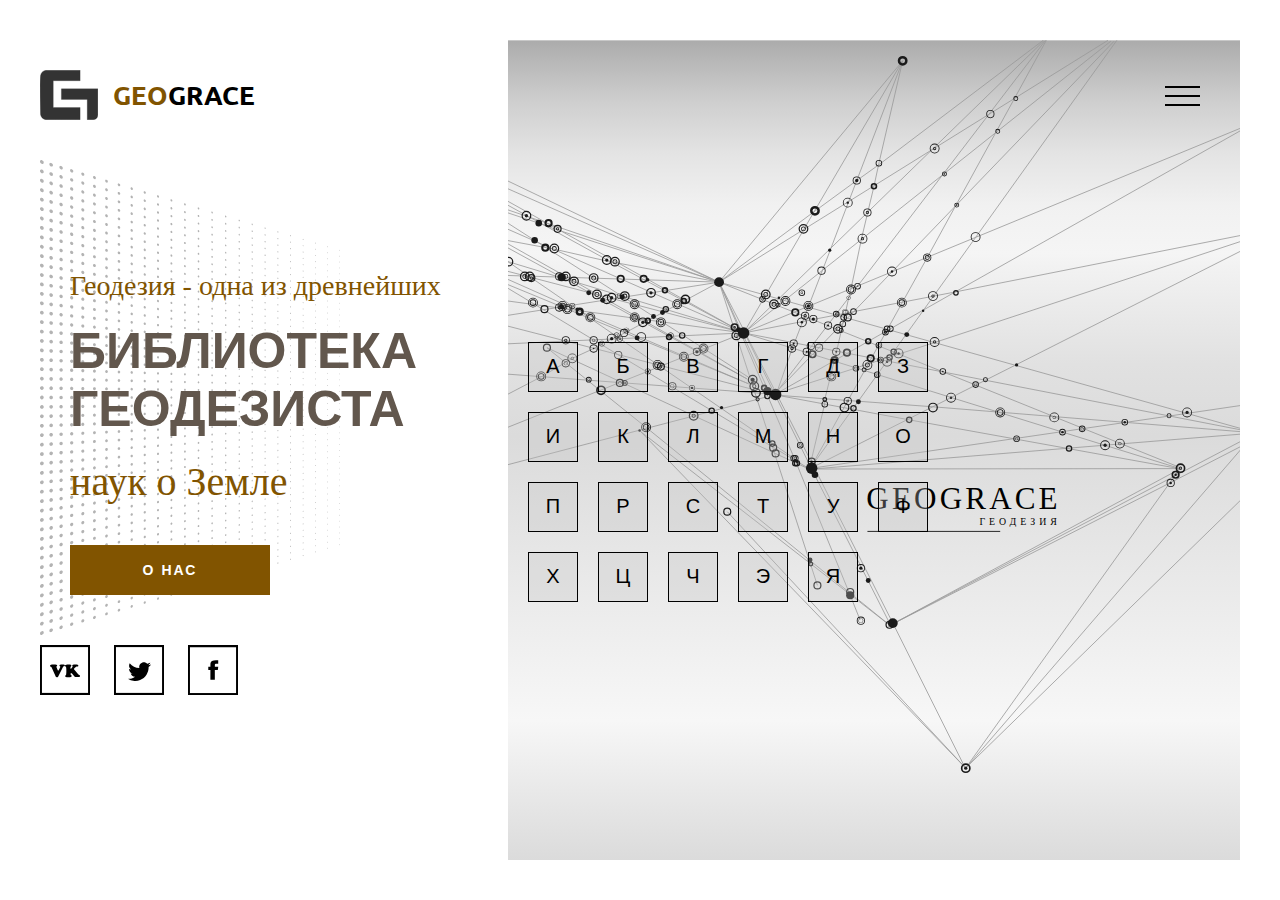
==== index.html @ 6499350f "1.0.2" ====
<!DOCTYPE html>
<html lang="ru">

<head>
   <meta charset="UTF-8">
   <meta name="viewport" content="width=device-width, initial-scale=1.0">
   <meta name="description"
      content="Библиотека и словарь геодезиста, инженера, маркшейдера, все о геодезии и геодезических работах">
   <meta name="yandex-verification" content="fafa99f5e28a7d41" />
   <link rel="stylesheet" href="/css/style.css">
   <link rel="stylesheet" href="/css/media.css">
   <link rel="icon" href="/img/general/logo_geograce.svg">
   <link href="https://fonts.googleapis.com/css?family=Ubuntu:300,700&display=swap" rel="stylesheet">
   <title>Справочник геодезиста</title>
</head>

<body>
   <!-- Yandex.Metrika counter -->
   <script type="text/javascript">
      (function (m, e, t, r, i, k, a) {
         m[i] = m[i] || function () { (m[i].a = m[i].a || []).push(arguments) };
         m[i].l = 1 * new Date(); k = e.createElement(t), a = e.getElementsByTagName(t)[0], k.async = 1, k.src = r, a.parentNode.insertBefore(k, a)
      })
         (window, document, "script", "https://mc.yandex.ru/metrika/tag.js", "ym");

      ym(64847890, "init", {
         clickmap: true,
         trackLinks: true,
         accurateTrackBounce: true,
         webvisor: true
      });
   </script>
   <noscript>
      <div><img src="https://mc.yandex.ru/watch/64847890" style="position:absolute; left:-9999px;" alt="" /></div>
   </noscript>
   <!-- /Yandex.Metrika counter -->

   <header class="index_header">
      <!--ЛЕВАЯ ЧАСТЬ=================================-->
      <div class="left_header">
         <div class="box_left_menu_index">
            <a class="box_logo" href="#">
               <img class="img_logo_index" src="/img/general/logo_geograce.svg" alt="Geograce">
               <p><span class="span_geo">Geo</span>grace</p>
            </a>
            <!--Левое мобильное меню================-->
            <nav class="mobile_left_menu_index">
               <a href="#" class="close_mobile_left_menu_index">x</a>
               <a href="/index.html">Главная</a>
               <a href="/index.html">Алфавит</a>
               <a href="/blog/blog-1.php">Блог</a>
               <!-- <a href="/about_us.html">О Нас</a> -->
            </nav>
            <!--Бургер меню=============================-->
            <div class="box_menu_index">
               <div class="burger_menu" id="bg_left_menu_index">
                  <div class="strip_burger_menu"></div>
                  <div class="strip_burger_menu"></div>
                  <div class="strip_burger_menu"></div>
               </div>
            </div>
         </div>

         <p class="txt1_index">Геодезия - одна из древнейших</p>
         <h1 class="h1_index">Библиотека геодезиста</h1>
         <p class="txt2_index">наук о Земле</p>
         <a class="about_us" href="about-us.html">О Нас</a>

         <!--Социальные сети=========================-->
         <div class="box_social">
            <a href="https://vk.com/geograceru" target="_blank"><img src="./img/social/vkontakte_footer.svg"
                  alt="Vkontakte"></a>
            <a href="https://twitter.com/GeograceRu" target="_blank"><img src="./img/social/twitter_footer.svg"
                  alt="Twitter"></a>
            <a href="https://www.facebook.com/Geograce-Fer-100696568359424/" target="_blank"><img
                  src="./img/social/facebook_footer.svg" alt="Facebook"></a>
         </div>
      </div>

      <!--ПРАВАЯ ЧАСТЬ================================-->
      <div class="right_header">
         <!--Мобильное меню==========================-->
         <nav class="mobile_right_menu_index">
            <a href="#" class="close_mobile_right_menu_index">x</a>
            <a href="/index.html">Главная</a>
            <a href="/index.html">Алфавит</a>
            <a href="/blog/blog-1.php">Блог</a>
            <!-- <a href="/about_us.html">О Нас</a> -->
         </nav>
         <!--Бургер меню=============================-->
         <div class="box_right_menu_index">
            <div class="burger_menu" id="bg_right_menu_index">
               <div class="strip_burger_menu"></div>
               <div class="strip_burger_menu"></div>
               <div class="strip_burger_menu"></div>
            </div>
         </div>

         <!--Алфавит=================================-->
         <div class="box_alphabet">
            <a href="/dictionary/dictionary_a.php">А</a>
            <a href="/dictionary/dictionary_b.php">Б</a>
            <a href="/dictionary/dictionary_v.php">В</a>
            <a href="/dictionary/dictionary_g.php">Г</a>
            <a href="/dictionary/dictionary_d.php">Д</a>
            <!-- <a href="#">Е</a> -->
            <!-- <a href="#">Ж</a> -->
            <a href="/dictionary/dictionary_z.php">З</a>
            <a href="/dictionary/dictionary_i.php">И</a>
            <a href="/dictionary/dictionary_k.php">К</a>
            <a href="/dictionary/dictionary_l.php">Л</a>
            <a href="/dictionary/dictionary_m.php">М</a>
            <a href="/dictionary/dictionary_n.php">Н</a>
            <a href="/dictionary/dictionary_o.php">О</a>
            <a href="/dictionary/dictionary_p.php">П</a>
            <a href="/dictionary/dictionary_r.php">Р</a>
            <a href="/dictionary/dictionary_s.php">С</a>
            <a href="/dictionary/dictionary_t.php">Т</a>
            <a href="/dictionary/dictionary_u.php">У</a>
            <a href="/dictionary/dictionary_f.php">Ф</a>
            <a href="/dictionary/dictionary_h.php">Х</a>
            <a href="/dictionary/dictionary_c.php">Ц</a>
            <a href="/dictionary/dictionary_ch.php">Ч</a>
            <!-- <a href="#">Ш</a> -->
            <!-- <a href="#">Щ</a> -->
            <a href="/dictionary/dictionary_eh.php">Э</a>
            <!-- <a href="#">Ю</a> -->
            <a href="/dictionary/dictionary_ya.php">Я</a>
         </div>
      </div>
   </header>

   <script src="/js/mobile_menu_index.js"></script>
</body>

</html>
---- css/style.css ----
* {
  margin: 0;
  padding: 0;
  box-sizing: border-box;
}

.index_header {
  max-width: 1920px;
  width: 100%;
  height: 100vh;
  max-height: 1000px;
  margin: 0 auto;
  display: flex;
  padding: 40px;
}
.index_header .left_header {
  height: 100%;
  background: url(../img/index/bg_point.svg) no-repeat;
  background-size: 300px;
  background-position: 0px 120px;
}
.index_header .left_header .box_left_menu_index {
  display: flex;
  align-items: center;
  justify-content: space-between;
  padding-top: 30px;
}
.index_header .left_header .box_left_menu_index .box_logo {
  display: flex;
  align-items: center;
  color: black;
  text-decoration: none;
  text-transform: uppercase;
  font-family: "Ubuntu", sans-serif;
  font-size: 26px;
  font-weight: bold;
}
.index_header .left_header .box_left_menu_index .box_logo .img_logo_index {
  height: 50px;
  margin-right: 15px;
}
.index_header .left_header .box_left_menu_index .box_logo .span_geo {
  color: #815400;
}
.index_header .left_header .box_left_menu_index .mobile_left_menu_index {
  position: fixed;
  display: none;
  flex-direction: column;
  text-align: center;
  justify-content: center;
  align-items: center;
  background: rgba(0, 0, 0, 0.95);
  top: 0;
  bottom: 0;
  left: 0;
  right: 0;
  z-index: 2;
}
.index_header .left_header .box_left_menu_index .mobile_left_menu_index a {
  color: white;
  text-decoration: none;
  font-size: 20px;
  margin-bottom: 7px;
  font-weight: 300;
  font-family: "Ubuntu", sans-serif;
}
.index_header .left_header .box_left_menu_index .mobile_left_menu_index a:hover {
  color: #f06c00;
}
.index_header .left_header .box_left_menu_index .mobile_left_menu_index .close_mobile_left_menu_index {
  position: absolute;
  top: 50px;
  right: 50px;
  font-size: 30px;
  padding: 5px;
}
.index_header .left_header .box_left_menu_index .burger_menu {
  width: 35px;
  height: 20px;
  display: none;
  flex-direction: column;
  justify-content: space-between;
  cursor: pointer;
}
.index_header .left_header .box_left_menu_index .burger_menu .strip_burger_menu {
  width: 100%;
  height: 2px;
  background: black;
}
.index_header .left_header .txt1_index {
  margin-top: 150px;
  font-size: 28px;
  margin-bottom: 20px;
  margin-left: 30px;
  color: #815400;
}
.index_header .left_header .h1_index {
  font-size: 60px;
  font-family: Verdana, Geneva, Tahoma, sans-serif;
  text-transform: uppercase;
  margin-bottom: 20px;
  margin-left: 30px;
  color: #62574d;
}
.index_header .left_header .txt2_index {
  font-size: 40px;
  margin-bottom: 40px;
  margin-left: 30px;
  color: #815400;
}
.index_header .left_header .about_us {
  display: flex;
  justify-content: center;
  align-items: center;
  width: 200px;
  height: 50px;
  color: white;
  font-family: Arial, Helvetica, sans-serif;
  text-transform: uppercase;
  text-decoration: none;
  font-size: 14px;
  letter-spacing: 2px;
  font-weight: bold;
  margin-left: 30px;
  background: #815400;
}
.index_header .left_header .about_us:hover {
  background: #996400;
}
.index_header .left_header .box_social {
  margin-top: 50px;
}
.index_header .left_header .box_social img {
  width: 50px;
  margin-right: 20px;
}
.index_header .right_header {
  height: 100%;
  width: 63%;
  background: url(../img/index/bg_seti.svg) center no-repeat;
  background-size: cover;
}
.index_header .right_header .mobile_right_menu_index {
  position: fixed;
  display: none;
  flex-direction: column;
  text-align: center;
  justify-content: center;
  align-items: center;
  background: rgba(0, 0, 0, 0.95);
  top: 0;
  bottom: 0;
  left: 0;
  right: 0;
  z-index: 2;
}
.index_header .right_header .mobile_right_menu_index a {
  color: white;
  text-decoration: none;
  font-size: 20px;
  margin-bottom: 7px;
  font-weight: 300;
  font-family: "Ubuntu", sans-serif;
}
.index_header .right_header .mobile_right_menu_index a:hover {
  color: #f06c00;
}
.index_header .right_header .mobile_right_menu_index .close_mobile_right_menu_index {
  position: absolute;
  top: 50px;
  right: 50px;
  font-size: 30px;
  padding: 5px;
}
.index_header .right_header .box_right_menu_index {
  width: 100%;
  display: flex;
  justify-content: flex-end;
  align-items: center;
  height: 52px;
  margin-top: 30px;
  padding-right: 40px;
}
.index_header .right_header .box_right_menu_index .burger_menu {
  width: 35px;
  height: 20px;
  display: flex;
  flex-direction: column;
  justify-content: space-between;
  margin: l;
  cursor: pointer;
}
.index_header .right_header .box_right_menu_index .burger_menu .strip_burger_menu {
  width: 100%;
  height: 2px;
  background: black;
}
.index_header .right_header .box_alphabet {
  margin-top: 30%;
  display: grid;
  grid-template-columns: repeat(6, 50px);
  grid-auto-rows: 50px;
  grid-gap: 20px;
  padding-left: 20px;
}
.index_header .right_header .box_alphabet a {
  width: 50px;
  height: 50px;
  display: block;
  text-decoration: none;
  color: black;
  border: 1px solid black;
  font-family: Arial, Helvetica, sans-serif;
  font-size: 20px;
  display: flex;
  justify-content: center;
  align-items: center;
  margin-right: 20px;
  background: rgba(197, 197, 197, 0.3);
  cursor: pointer;
}
.index_header .right_header .box_alphabet a:hover {
  background: rgba(107, 107, 107, 0.7);
  border: 1px solid white;
}

.box_dictionary_general {
  max-width: 1200px;
  margin: 0 auto;
  display: flex;
  flex-direction: column;
  padding: 0 20px;
  padding-top: 40px;
}
.box_dictionary_general .title_dictionary {
  font-size: 70px;
  margin-bottom: 20px;
  border-bottom: 1px solid #424242;
  width: 40%;
}
.box_dictionary_general a {
  margin-bottom: 10px;
  text-decoration: none;
  color: black;
  font-size: 22px;
  font-family: "IBM Plex Sans", sans-serif;
  font-weight: 300;
}
.box_dictionary_general a:hover {
  text-decoration: underline;
}

.box_menu_general {
  max-width: 1200px;
  height: 70px;
  margin: 0 auto;
  display: flex;
  align-items: center;
  justify-content: space-between;
  padding: 0 20px;
  font-family: "Ubuntu", sans-serif;
  border-bottom: 1px solid gray;
}
.box_menu_general .box_logo_general {
  display: flex;
  align-items: center;
  color: black;
  text-decoration: none;
  text-transform: uppercase;
  font-size: 26px;
  font-weight: bold;
}
.box_menu_general .box_logo_general .img_logo_general {
  height: 50px;
  margin-right: 15px;
}
.box_menu_general .box_logo_general .span_geo_general {
  color: #815400;
}
.box_menu_general .nav_general {
  width: 350px;
  display: flex;
  justify-content: space-between;
}
.box_menu_general .nav_general a {
  color: black;
  text-decoration: none;
}
.box_menu_general .nav_general a:hover {
  text-decoration: underline;
}
.box_menu_general .burger_menu_general {
  width: 35px;
  height: 20px;
  display: none;
  flex-direction: column;
  justify-content: space-between;
  cursor: pointer;
}
.box_menu_general .burger_menu_general .strip_burger_menu_general {
  width: 100%;
  height: 2px;
  background: black;
}
.box_menu_general .mobile_menu_general {
  position: fixed;
  display: none;
  flex-direction: column;
  text-align: center;
  justify-content: center;
  align-items: center;
  background: rgba(0, 0, 0, 0.95);
  top: 0;
  bottom: 0;
  left: 0;
  right: 0;
  z-index: 2;
}
.box_menu_general .mobile_menu_general a {
  color: white;
  text-decoration: none;
  font-size: 20px;
  margin-bottom: 7px;
  font-weight: 300;
}
.box_menu_general .mobile_menu_general a:hover {
  color: #f06c00;
}
.box_menu_general .mobile_menu_general .close_mobile_menu_general {
  position: absolute;
  top: 50px;
  right: 50px;
  font-size: 30px;
  padding: 5px;
}

.footer_general {
  max-width: 1200px;
  width: 100%;
  padding: 50px 20px;
  margin: 0 auto;
}
.footer_general .box_name_footer {
  display: flex;
  align-items: center;
  border-bottom: 1px solid gray;
  height: 40px;
}
.footer_general .box_name_footer .box_logo_footer {
  display: flex;
  align-items: center;
  font-family: "Ubuntu", sans-serif;
  color: black;
  text-decoration: none;
  text-transform: uppercase;
  font-size: 24px;
  font-weight: bold;
}
.footer_general .box_name_footer .box_logo_footer .img_logo_footer {
  height: 35px;
  margin-right: 15px;
}
.footer_general .box_name_footer .box_logo_footer .span_geo_footer {
  color: #815400;
}
.footer_general .box_name_footer .strip_footer {
  height: 30px;
  width: 1px;
  background: gray;
  margin-left: 20px;
  margin-right: 10px;
}
.footer_general .box_name_footer .txt_footer {
  font-family: "IBM Plex Sans", sans-serif;
  font-size: 20px;
}
.footer_general .box_social_contact_footer {
  display: flex;
  justify-content: space-between;
  align-items: center;
  font-family: "IBM Plex Sans", sans-serif;
  font-size: 16px;
  padding: 20px 0;
}
.footer_general .box_social_contact_footer .contact_footer p:nth-child(1) {
  text-transform: uppercase;
  font-family: "Ubuntu", sans-serif;
  font-weight: bold;
}
.footer_general .box_social_contact_footer .contact_footer a {
  color: black;
  text-decoration: none;
}
.footer_general .box_social_contact_footer .contact_footer a:hover {
  text-decoration: underline;
}
.footer_general .box_social_contact_footer .social_footer img {
  height: 35px;
  margin-left: 15px;
}

.description_general {
  max-width: 1200px;
  padding: 0 20px;
  margin: 0 auto;
  padding-top: 70px;
  min-height: calc(100vh - 220px);
}
.description_general .list_description_general {
  font-family: "IBM Plex Sans", sans-serif;
  font-weight: normal;
  font-size: 20px;
  list-style-position: inside;
  text-align: justify;
  padding: 0 20px 20px 20px;
}
.description_general .link_description_general {
  color: blue;
  text-decoration: none;
}
.description_general .link_description_general:hover {
  text-decoration: underline;
}
.description_general .h1_description_general {
  margin-bottom: 30px;
  font-family: "Open Sans", sans-serif;
  font-family: "IBM Plex Sans", sans-serif;
  color: #383838;
}
.description_general .txt_description_general {
  font-family: "IBM Plex Sans", sans-serif;
  font-weight: normal;
  font-size: 20px;
  line-height: 1.5;
  text-align: justify;
}
.description_general .formula_description {
  font-size: 26px;
}
.description_general .figure_img_description_general {
  margin: 0 auto;
  padding: 0 20px;
}
.description_general .figure_img_description_general .img_description_general {
  width: 100%;
  display: block;
}
.description_general .figure_img_description_general .figcaption_general {
  font-style: italic;
  color: #363636;
  text-align: center;
  margin: 10px 0;
  font-size: 18px;
}

.home_blog {
  max-width: 1200px;
  margin: 0 auto;
  font-family: "IBM Plex Sans", sans-serif;
}
.home_blog .h1_home_blog {
  text-align: center;
  font-weight: 300;
  font-size: 36px;
  margin-top: 40px;
  margin-bottom: 30px;
}
.home_blog .box_new_blog {
  width: 100%;
  height: 300px;
  display: flex;
  border-top: 1px solid gray;
}
.home_blog .box_new_blog .box_img_new_blog {
  width: 400px;
  height: 100%;
}
.home_blog .box_new_blog .txt_new_blog {
  display: flex;
  flex-direction: column;
  justify-content: center;
  width: calc(100% - 400px);
  height: 100%;
  padding-left: 30px;
  padding-right: 70px;
}
.home_blog .box_new_blog .txt_new_blog a {
  color: black;
  text-decoration: none;
  text-transform: uppercase;
  font-size: 24px;
  font-weight: bold;
  margin-bottom: 15px;
}
.home_blog .box_new_blog .txt_new_blog a:hover {
  text-decoration: underline;
}
.home_blog .box_new_blog .txt_new_blog .date_new_blog {
  margin-bottom: 10px;
  font-size: 16px;
  color: #424141;
}
.home_blog .box_new_blog .txt_new_blog .txt_home_new_blog {
  font-size: 18px;
  color: #1d1d1d;
}
.home_blog .box_new_blog .img1_new_blog_home {
  background: url(/img/blog/chto-znachit-chislo-pi/chislo-pi.svg) center no-repeat;
  background-size: 180px;
}

.main_box_article {
  max-width: 1200px;
  margin: 0 auto;
  font-family: "IBM Plex Sans", sans-serif;
  padding: 0 20px;
}
.main_box_article .h1_article {
  text-align: center;
  margin-top: 40px;
  margin-bottom: 40px;
  font-size: 30px;
  font-weight: normal;
}
.main_box_article .txt_article {
  font-size: 21px;
  text-align: justify;
  max-width: 1000px;
  margin: 0 auto;
  line-height: 1.5;
  color: #080808;
}
.main_box_article .figure_img_article {
  margin: 0 auto;
}
.main_box_article .figure_img_article .figcaption_article {
  text-align: center;
  font-family: "Times New Roman", Times, serif;
  font-style: italic;
  font-size: 18px;
  color: #363636;
}
---- css/media.css ----
@media screen and (max-width: 1440px) {
  .index_header .left_header {
    width: 39%;
  }
  .index_header .left_header .h1_index {
    font-size: 50px;
  }
  .index_header .right_header {
    width: 61%;
  }
}
@media screen and (max-width: 1200px) {
  .index_header .left_header {
    width: 40%;
  }
  .index_header .left_header .txt1_index {
    font-size: 24px;
  }
  .index_header .left_header .h1_index {
    font-size: 40px;
  }
  .index_header .left_header .txt2_index {
    font-size: 34px;
  }
  .index_header .right_header {
    width: 60%;
  }
}
@media screen and (max-width: 992px) {
  .index_header {
    flex-direction: column;
    height: auto;
  }
  .index_header .left_header {
    width: 100%;
    padding-bottom: 40px;
    background-position: 0px 50px;
  }
  .index_header .left_header .box_left_menu_index .burger_menu {
    display: flex;
  }
  .index_header .left_header .txt1_index {
    font-size: 26px;
    margin-top: 100px;
  }
  .index_header .left_header .h1_index {
    font-size: 44px;
  }
  .index_header .left_header .txt2_index {
    font-size: 38px;
  }
  .index_header .right_header {
    width: 100%;
  }
  .index_header .right_header .box_right_menu_index {
    display: none;
  }
  .index_header .right_header .box_alphabet {
    margin-top: 0;
    padding: 150px 0;
  }
  .index_header .right_header .box_alphabet p {
    background: rgba(197, 197, 197, 0.5);
  }

  .home_blog .h1_home_blog {
    font-size: 34px;
  }
  .home_blog .box_new_blog {
    height: 250px;
  }
  .home_blog .box_new_blog .box_img_new_blog {
    width: 330px;
  }
  .home_blog .box_new_blog .txt_new_blog {
    width: calc(100% - 330px);
    padding-right: 30px;
  }
  .home_blog .box_new_blog .txt_new_blog a {
    font-size: 20px;
    margin-bottom: 10px;
  }
  .home_blog .box_new_blog .txt_new_blog .txt_home_new_blog {
    font-size: 16px;
  }
}
@media screen and (max-width: 768px) {
  .index_header {
    flex-direction: column;
    height: auto;
  }
  .index_header .left_header .h1_index {
    font-size: 42px;
  }
  .index_header .right_header .box_alphabet {
    grid-template-columns: repeat(6, 50px);
    grid-gap: 19px;
  }

  .box_menu_general .nav_general {
    display: none;
  }
  .box_menu_general .burger_menu_general {
    display: flex;
  }

  .footer_general .box_name_footer .box_logo_footer {
    font-size: 22px;
  }
  .footer_general .box_name_footer .box_logo_footer .img_logo_footer {
    height: 30px;
  }
  .footer_general .box_name_footer .txt_footer {
    font-size: 18px;
  }

  .home_blog .h1_home_blog {
    font-size: 30px;
  }
  .home_blog .box_new_blog {
    flex-direction: column;
    width: 100%;
    height: auto;
  }
  .home_blog .box_new_blog .box_img_new_blog {
    width: 100%;
    height: 250px;
  }
  .home_blog .box_new_blog .txt_new_blog {
    width: 100%;
    height: 250px;
    padding: 0 20px;
  }

  .main_box_article .h1_article {
    margin-bottom: 30px;
  }
  .main_box_article .txt_article {
    font-size: 20px;
    line-height: 1.4;
  }
}
@media screen and (max-width: 480px) {
  .index_header {
    padding: 20px;
  }
  .index_header .left_header .txt1_index {
    font-size: 18px;
    margin-top: 80px;
    margin-left: 10px;
  }
  .index_header .left_header .txt1_index .h1_index {
    font-size: 30px;
    margin-left: 10px;
  }
  .index_header .left_header .txt1_index .txt2_index {
    font-size: 24px;
    margin-left: 10px;
  }
  .index_header .right_header .box_alphabet {
    grid-template-columns: repeat(4, 50px);
    justify-content: center;
    grid-gap: 20px;
    padding: 100px 0;
  }

  .footer_general {
    padding-top: 40px;
    padding-bottom: 20px;
  }
  .footer_general .box_name_footer .box_logo_footer {
    font-size: 20px;
  }
  .footer_general .box_name_footer .txt_footer {
    font-size: 14px;
  }
  .footer_general .box_social_contact_footer {
    flex-direction: column;
    justify-content: center;
    align-items: center;
    text-align: center;
  }
  .footer_general .box_social_contact_footer .contact_footer {
    margin-bottom: 15px;
  }

  .box_dictionary_general a {
    font-size: 16px;
  }

  .description_general .h1_description_general {
    font-size: 28px;
  }
  .description_general .txt_description_general {
    font-size: 16px;
    line-height: 1.4;
  }
  .description_general .list_description_general {
    font-size: 16px;
    line-height: 1.4;
  }
  .description_general .formula_description {
    font-size: 22px;
  }
  .description_general .figure_img_description_general .figcaption_general {
    font-size: 16px;
  }

  .home_blog .h1_home_blog {
    font-size: 26px;
  }
  .home_blog .box_new_blog .txt_new_blog a {
    font-size: 18px;
  }
  .home_blog .box_new_blog .txt_new_blog .date_new_blog {
    font-size: 14px;
  }
  .home_blog .box_new_blog .txt_new_blog .txt_home_new_blog {
    font-size: 14px;
    text-align: justify;
  }

  .main_box_article .h1_article {
    margin-bottom: 20px;
    font-size: 26px;
  }
  .main_box_article .txt_article {
    font-size: 18px;
    line-height: 1.3;
  }
}
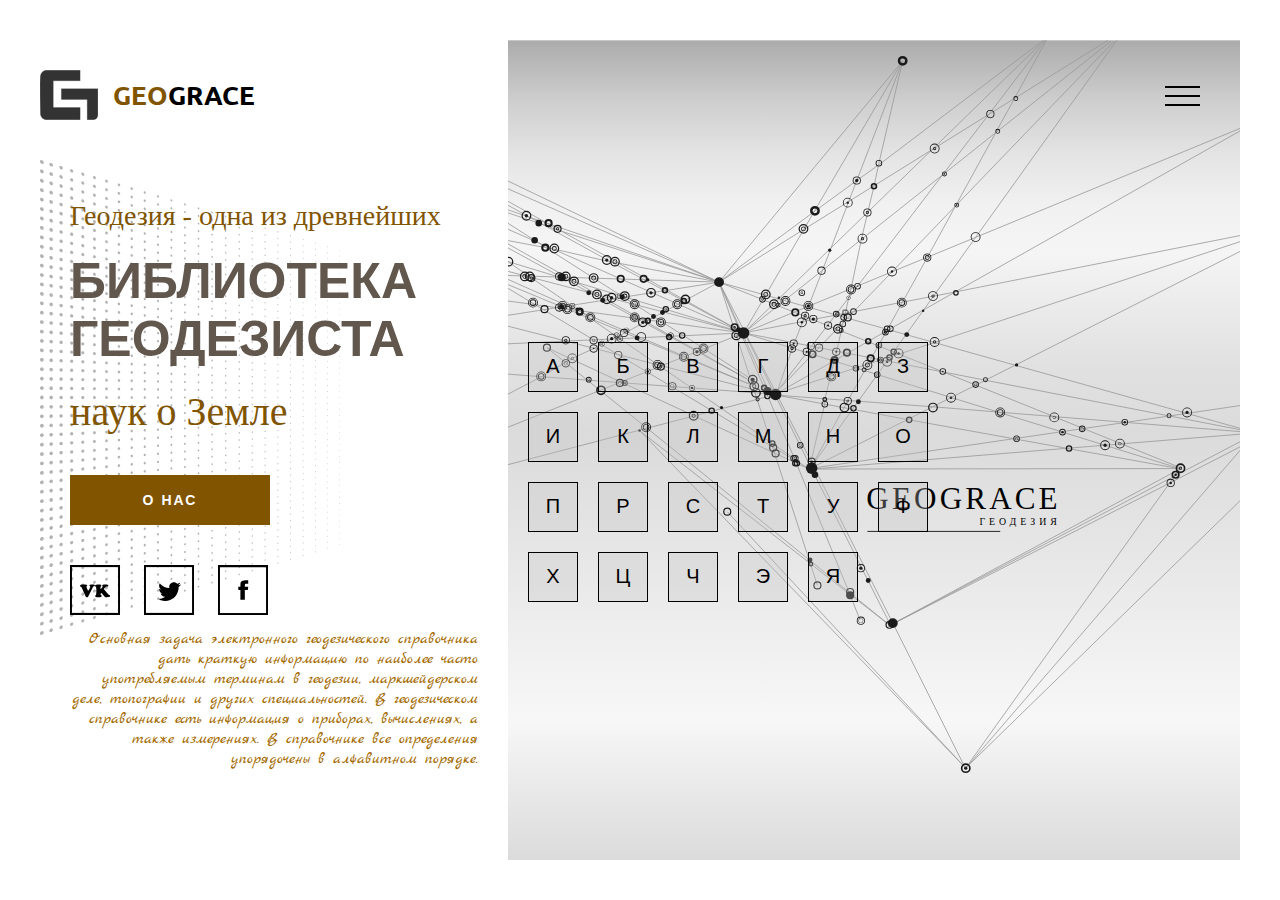
==== commit 96ba29a5: "1.0.6" ====
--- a/index.html
+++ b/index.html
@@ -9,8 +9,9 @@
    <meta name="yandex-verification" content="fafa99f5e28a7d41" />
    <link rel="stylesheet" href="/css/style.css">
    <link rel="stylesheet" href="/css/media.css">
-   <link rel="icon" href="/img/general/logo_geograce.svg">
+   <link rel="icon" href="/img/general/favicon.png">
    <link href="https://fonts.googleapis.com/css?family=Ubuntu:300,700&display=swap" rel="stylesheet">
+   <link href="https://fonts.googleapis.com/css2?family=Marck+Script&display=swap" rel="stylesheet">
    <title>Справочник геодезиста</title>
 </head>
 
@@ -49,7 +50,7 @@
                <a href="/index.html">Главная</a>
                <a href="/index.html">Алфавит</a>
                <a href="/blog/blog-1.php">Блог</a>
-               <!-- <a href="/about_us.html">О Нас</a> -->
+               <a href="/about-us.php">О Нас</a>
             </nav>
             <!--Бургер меню=============================-->
             <div class="box_menu_index">
@@ -64,7 +65,7 @@
          <p class="txt1_index">Геодезия - одна из древнейших</p>
          <h1 class="h1_index">Библиотека геодезиста</h1>
          <p class="txt2_index">наук о Земле</p>
-         <a class="about_us" href="about-us.html">О Нас</a>
+         <a class="about_us" href="/about-us.php">О Нас</a>
 
          <!--Социальные сети=========================-->
          <div class="box_social">
@@ -75,6 +76,10 @@
             <a href="https://www.facebook.com/Geograce-Fer-100696568359424/" target="_blank"><img
                   src="./img/social/facebook_footer.svg" alt="Facebook"></a>
          </div>
+         <p class="description_index">Основная задача электронного геодезического справочника дать краткую информацию
+            по наиболее часто употребляемым терминам в геодезии, маркшейдерском деле, топографии и других
+            специальностей. В геодезическом справочнике есть информация о приборах, вычислениях, а также измерениях.
+            В справочнике все определения упорядочены в алфавитном порядке.</p>
       </div>
 
       <!--ПРАВАЯ ЧАСТЬ================================-->
@@ -85,7 +90,7 @@
             <a href="/index.html">Главная</a>
             <a href="/index.html">Алфавит</a>
             <a href="/blog/blog-1.php">Блог</a>
-            <!-- <a href="/about_us.html">О Нас</a> -->
+            <a href="/about-us.php">О Нас</a>
          </nav>
          <!--Бургер меню=============================-->
          <div class="box_right_menu_index">
--- a/css/style.css
+++ b/css/style.css
@@ -15,6 +15,7 @@
 }
 .index_header .left_header {
   height: 100%;
+  width: 47%;
   background: url(../img/index/bg_point.svg) no-repeat;
   background-size: 300px;
   background-position: 0px 120px;
@@ -88,7 +89,7 @@
   background: black;
 }
 .index_header .left_header .txt1_index {
-  margin-top: 150px;
+  margin-top: 80px;
   font-size: 28px;
   margin-bottom: 20px;
   margin-left: 30px;
@@ -128,15 +129,24 @@
   background: #996400;
 }
 .index_header .left_header .box_social {
-  margin-top: 50px;
+  margin-top: 40px;
+  padding-left: 30px;
 }
 .index_header .left_header .box_social img {
   width: 50px;
   margin-right: 20px;
 }
+.index_header .left_header .description_index {
+  color: #a36a00;
+  font-family: "Marck Script", cursive;
+  text-align: right;
+  padding: 0 30px;
+  margin-top: 10px;
+  font-size: 16px;
+}
 .index_header .right_header {
   height: 100%;
-  width: 63%;
+  width: 53%;
   background: url(../img/index/bg_seti.svg) center no-repeat;
   background-size: cover;
 }
@@ -433,6 +443,7 @@
   font-size: 20px;
   line-height: 1.5;
   text-align: justify;
+  margin-bottom: 20px;
 }
 .description_general .formula_description {
   font-size: 26px;
@@ -539,4 +550,113 @@
   font-style: italic;
   font-size: 18px;
   color: #363636;
+}
+
+.description_general .slider {
+  position: relative;
+  max-width: 550px;
+  margin: 0 auto;
+}
+.description_general .slick-list {
+  overflow: hidden;
+}
+.description_general .slick-track {
+  display: flex;
+}
+.description_general .slick-arrow {
+  position: absolute;
+  top: 45%;
+  z-index: 2;
+  font-size: 0;
+  outline: none;
+}
+.description_general .slick-prev {
+  left: 5px;
+  background: url(/img/slider/arrow-prev.svg) center no-repeat;
+  width: 30px;
+  height: 40px;
+  background-size: 100%;
+  border: none;
+}
+.description_general .slick-next {
+  right: 5px;
+  background: url(/img/slider/arrow-next.svg) center no-repeat;
+  width: 35px;
+  height: 40px;
+  background-size: 100%;
+  border: none;
+}
+.description_general .slick-dots {
+  display: flex;
+  align-items: center;
+  justify-content: center;
+}
+.description_general .slick-dots li {
+  list-style: none;
+  margin: 0 5px;
+}
+.description_general .slick-dots .slick-active button {
+  background-color: whitesmoke;
+  border: 1px solid black;
+}
+.description_general .slick-dots button {
+  font-size: 0;
+  width: 10px;
+  height: 10px;
+  background: #d1d1d1;
+  border-radius: 50%;
+  border: none;
+}
+
+.about_us {
+  max-width: 1200px;
+  height: 500px;
+  margin: 0 auto;
+  padding: 0 20px;
+  font-family: "IBM Plex Sans", sans-serif;
+}
+.about_us .box_timeline_about_us {
+  display: grid;
+  justify-content: center;
+  grid-template-columns: 80px 40px 300px;
+  grid-template-rows: 20px 110px 20px 110px 20px 110px;
+  margin-top: 80px;
+}
+.about_us .box_timeline_about_us .date_timeline_about_us {
+  align-self: center;
+}
+.about_us .box_timeline_about_us .circle_timeline_about_us {
+  width: 20px;
+  height: 20px;
+  border-radius: 50%;
+  border: 1px solid black;
+}
+.about_us .box_timeline_about_us .line_timeline_about_us {
+  width: 1px;
+  border: 1px solid black;
+  height: 110px;
+  margin-left: 89px;
+}
+.about_us .box_timeline_about_us .title_date_timeline_about_us {
+  font-weight: bold;
+  font-size: 18px;
+  align-self: center;
+}
+.about_us .box_timeline_about_us .txt_date_timeline_about_us {
+  font-size: 14px;
+  padding-top: 10px;
+  padding-bottom: 5px;
+  border-bottom: 1px dashed #414141;
+}
+.about_us .box_timeline_about_us .item_about_us_4 {
+  grid-column: 1/3;
+}
+.about_us .box_timeline_about_us .item_about_us_9 {
+  grid-column: 1/3;
+}
+.about_us .box_timeline_about_us .item_about_us_12 {
+  border-style: dashed;
+}
+.about_us .box_timeline_about_us .item_about_us_14 {
+  grid-column: 1/3;
 }--- a/css/media.css
+++ b/css/media.css
@@ -149,13 +149,16 @@
     margin-top: 80px;
     margin-left: 10px;
   }
-  .index_header .left_header .txt1_index .h1_index {
+  .index_header .left_header .h1_index {
     font-size: 30px;
     margin-left: 10px;
   }
-  .index_header .left_header .txt1_index .txt2_index {
+  .index_header .left_header .txt2_index {
     font-size: 24px;
     margin-left: 10px;
+  }
+  .index_header .left_header .description_index {
+    text-align: left;
   }
   .index_header .right_header .box_alphabet {
     grid-template-columns: repeat(4, 50px);
@@ -198,6 +201,7 @@
   .description_general .list_description_general {
     font-size: 16px;
     line-height: 1.4;
+    padding: 0;
   }
   .description_general .formula_description {
     font-size: 22px;
@@ -228,4 +232,28 @@
     font-size: 18px;
     line-height: 1.3;
   }
+
+  .about_us {
+    padding: 0 10px;
+  }
+  .about_us .box_timeline_about_us {
+    grid-template-columns: 70px 20px 210px;
+    grid-template-rows: 15px 110px 15px 110px 15px 110px;
+  }
+  .about_us .box_timeline_about_us .circle_timeline_about_us {
+    width: 15px;
+    height: 15px;
+  }
+  .about_us .box_timeline_about_us .line_timeline_about_us {
+    margin-left: 77px;
+  }
+  .about_us .box_timeline_about_us .date_timeline_about_us {
+    font-size: 14px;
+  }
+  .about_us .box_timeline_about_us .title_date_timeline_about_us {
+    font-size: 14px;
+  }
+  .about_us .box_timeline_about_us .txt_date_timeline_about_us {
+    font-size: 12px;
+  }
 }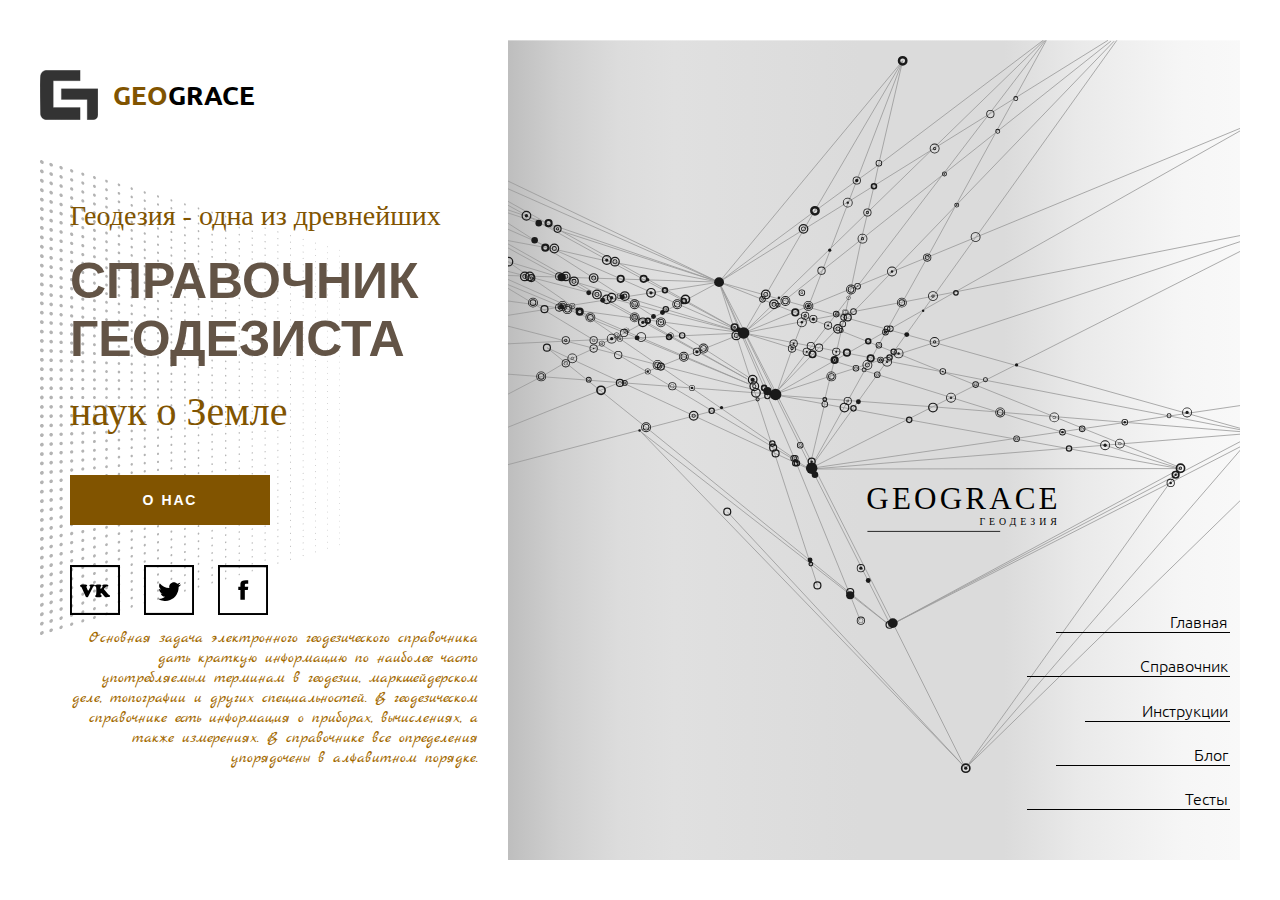
==== commit e5141bb8: "2.1.5" ====
--- a/index.html
+++ b/index.html
@@ -5,14 +5,15 @@
    <meta charset="UTF-8">
    <meta name="viewport" content="width=device-width, initial-scale=1.0">
    <meta name="description"
-      content="Библиотека и словарь геодезиста, инженера, маркшейдера, все о геодезии и геодезических работах">
+      content="Cправочник геодезиста, инженера, маркшейдера, все о геодезии и геодезических работах. В справочнике геодезиста все определения упорядочены в алфавитном порядке.">
    <meta name="yandex-verification" content="fafa99f5e28a7d41" />
+   <meta name="google-site-verification" content="h8ypyo2H6r1bfcpdBSDmSEIRGjfGR6uWpfvU6YrNGeQ" />
    <link rel="stylesheet" href="/css/style.css">
    <link rel="stylesheet" href="/css/media.css">
    <link rel="icon" href="/img/general/favicon.png">
-   <link href="https://fonts.googleapis.com/css?family=Ubuntu:300,700&display=swap" rel="stylesheet">
+   <link href="https://fonts.googleapis.com/css?family=Ubuntu:300,400,500,700&display=swap" rel="stylesheet">
    <link href="https://fonts.googleapis.com/css2?family=Marck+Script&display=swap" rel="stylesheet">
-   <title>Справочник геодезиста</title>
+   <title>Геодезия и справочник геодезиста</title>
 </head>
 
 <body>
@@ -48,9 +49,10 @@
             <nav class="mobile_left_menu_index">
                <a href="#" class="close_mobile_left_menu_index">x</a>
                <a href="/index.html">Главная</a>
-               <a href="/index.html">Алфавит</a>
+               <a id="left_header_alphabet" href="#">Справочник</a>
+               <a href="/catalog/catalog.php">Инструкции</a>
                <a href="/blog/blog-1.php">Блог</a>
-               <a href="/about-us.php">О Нас</a>
+               <a href="/test/test.php">Тесты</a>
             </nav>
             <!--Бургер меню=============================-->
             <div class="box_menu_index">
@@ -61,12 +63,10 @@
                </div>
             </div>
          </div>
-
          <p class="txt1_index">Геодезия - одна из древнейших</p>
-         <h1 class="h1_index">Библиотека геодезиста</h1>
+         <h1 class="h1_index">Справочник геодезиста</h1>
          <p class="txt2_index">наук о Земле</p>
          <a class="about_us" href="/about-us.php">О Нас</a>
-
          <!--Социальные сети=========================-->
          <div class="box_social">
             <a href="https://vk.com/geograceru" target="_blank"><img src="./img/social/vkontakte_footer.svg"
@@ -81,57 +81,47 @@
             специальностей. В геодезическом справочнике есть информация о приборах, вычислениях, а также измерениях.
             В справочнике все определения упорядочены в алфавитном порядке.</p>
       </div>
-
       <!--ПРАВАЯ ЧАСТЬ================================-->
       <div class="right_header">
-         <!--Мобильное меню==========================-->
-         <nav class="mobile_right_menu_index">
-            <a href="#" class="close_mobile_right_menu_index">x</a>
-            <a href="/index.html">Главная</a>
-            <a href="/index.html">Алфавит</a>
+         <div class="box_right_menu_index">
+            <a href="#">Главная</a>
+            <a id="right_header_alphabet" href="#">Справочник</a>
+            <a href="/catalog/catalog.php">Инструкции</a>
             <a href="/blog/blog-1.php">Блог</a>
-            <a href="/about-us.php">О Нас</a>
-         </nav>
-         <!--Бургер меню=============================-->
-         <div class="box_right_menu_index">
-            <div class="burger_menu" id="bg_right_menu_index">
-               <div class="strip_burger_menu"></div>
-               <div class="strip_burger_menu"></div>
-               <div class="strip_burger_menu"></div>
-            </div>
+            <a href="/test/test.php">Тесты</a>
          </div>
-
-         <!--Алфавит=================================-->
-         <div class="box_alphabet">
-            <a href="/dictionary/dictionary_a.php">А</a>
-            <a href="/dictionary/dictionary_b.php">Б</a>
-            <a href="/dictionary/dictionary_v.php">В</a>
-            <a href="/dictionary/dictionary_g.php">Г</a>
-            <a href="/dictionary/dictionary_d.php">Д</a>
-            <!-- <a href="#">Е</a> -->
-            <!-- <a href="#">Ж</a> -->
-            <a href="/dictionary/dictionary_z.php">З</a>
-            <a href="/dictionary/dictionary_i.php">И</a>
-            <a href="/dictionary/dictionary_k.php">К</a>
-            <a href="/dictionary/dictionary_l.php">Л</a>
-            <a href="/dictionary/dictionary_m.php">М</a>
-            <a href="/dictionary/dictionary_n.php">Н</a>
-            <a href="/dictionary/dictionary_o.php">О</a>
-            <a href="/dictionary/dictionary_p.php">П</a>
-            <a href="/dictionary/dictionary_r.php">Р</a>
-            <a href="/dictionary/dictionary_s.php">С</a>
-            <a href="/dictionary/dictionary_t.php">Т</a>
-            <a href="/dictionary/dictionary_u.php">У</a>
-            <a href="/dictionary/dictionary_f.php">Ф</a>
-            <a href="/dictionary/dictionary_h.php">Х</a>
-            <a href="/dictionary/dictionary_c.php">Ц</a>
-            <a href="/dictionary/dictionary_ch.php">Ч</a>
-            <!-- <a href="#">Ш</a> -->
-            <!-- <a href="#">Щ</a> -->
-            <a href="/dictionary/dictionary_eh.php">Э</a>
-            <!-- <a href="#">Ю</a> -->
-            <a href="/dictionary/dictionary_ya.php">Я</a>
-         </div>
+      </div>
+      <!--АЛФАВИТ=====================================-->
+      <div class="box_alphabet">
+         <a href="#" class="close_alphabet_menu_index">x</a>
+         <a href="/dictionary/dictionary_a.php">А</a>
+         <a href="/dictionary/dictionary_b.php">Б</a>
+         <a href="/dictionary/dictionary_v.php">В</a>
+         <a href="/dictionary/dictionary_g.php">Г</a>
+         <a href="/dictionary/dictionary_d.php">Д</a>
+         <!-- <a href="#">Е</a> -->
+         <!-- <a href="#">Ж</a> -->
+         <a href="/dictionary/dictionary_z.php">З</a>
+         <a href="/dictionary/dictionary_i.php">И</a>
+         <a href="/dictionary/dictionary_k.php">К</a>
+         <a href="/dictionary/dictionary_l.php">Л</a>
+         <a href="/dictionary/dictionary_m.php">М</a>
+         <a href="/dictionary/dictionary_n.php">Н</a>
+         <a href="/dictionary/dictionary_o.php">О</a>
+         <a href="/dictionary/dictionary_p.php">П</a>
+         <a href="/dictionary/dictionary_r.php">Р</a>
+         <a href="/dictionary/dictionary_s.php">С</a>
+         <a href="/dictionary/dictionary_t.php">Т</a>
+         <a href="/dictionary/dictionary_u.php">У</a>
+         <a href="/dictionary/dictionary_f.php">Ф</a>
+         <a href="/dictionary/dictionary_h.php">Х</a>
+         <a href="/dictionary/dictionary_c.php">Ц</a>
+         <a href="/dictionary/dictionary_ch.php">Ч</a>
+         <!-- <a href="#">Ш</a> -->
+         <!-- <a href="#">Щ</a> -->
+         <a href="/dictionary/dictionary_eh.php">Э</a>
+         <!-- <a href="#">Ю</a> -->
+         <a href="/dictionary/dictionary_ya.php">Я</a>
       </div>
    </header>
 
--- a/css/style.css
+++ b/css/style.css
@@ -12,6 +12,7 @@
   margin: 0 auto;
   display: flex;
   padding: 40px;
+  font-family: "Ubuntu", sans-serif;
 }
 .index_header .left_header {
   height: 100%;
@@ -32,7 +33,6 @@
   color: black;
   text-decoration: none;
   text-transform: uppercase;
-  font-family: "Ubuntu", sans-serif;
   font-size: 26px;
   font-weight: bold;
 }
@@ -50,7 +50,7 @@
   text-align: center;
   justify-content: center;
   align-items: center;
-  background: rgba(0, 0, 0, 0.95);
+  background: #1d1d1d;
   top: 0;
   bottom: 0;
   left: 0;
@@ -58,22 +58,35 @@
   z-index: 2;
 }
 .index_header .left_header .box_left_menu_index .mobile_left_menu_index a {
-  color: white;
-  text-decoration: none;
+  display: flex;
+  justify-content: center;
+  align-items: center;
+  height: 12%;
+  color: #e7e7e7;
+  text-decoration: none;
+  border-top: 1px solid #868686;
+  width: 100%;
   font-size: 20px;
-  margin-bottom: 7px;
-  font-weight: 300;
-  font-family: "Ubuntu", sans-serif;
+  font-weight: 500;
 }
 .index_header .left_header .box_left_menu_index .mobile_left_menu_index a:hover {
   color: #f06c00;
 }
+.index_header .left_header .box_left_menu_index .mobile_left_menu_index a:last-child {
+  border-bottom: 1px solid #868686;
+}
 .index_header .left_header .box_left_menu_index .mobile_left_menu_index .close_mobile_left_menu_index {
+  display: flex;
   position: absolute;
-  top: 50px;
-  right: 50px;
+  top: 20px;
+  right: 20px;
   font-size: 30px;
-  padding: 5px;
+  width: 40px;
+  height: 40px;
+  border: none;
+  justify-content: center;
+  align-items: center;
+  font-weight: 300;
 }
 .index_header .left_header .box_left_menu_index .burger_menu {
   width: 35px;
@@ -94,6 +107,7 @@
   margin-bottom: 20px;
   margin-left: 30px;
   color: #815400;
+  font-family: "Times New Roman", Times, serif;
 }
 .index_header .left_header .h1_index {
   font-size: 60px;
@@ -101,13 +115,14 @@
   text-transform: uppercase;
   margin-bottom: 20px;
   margin-left: 30px;
-  color: #62574d;
+  color: #635446;
 }
 .index_header .left_header .txt2_index {
   font-size: 40px;
   margin-bottom: 40px;
   margin-left: 30px;
   color: #815400;
+  font-family: "Times New Roman", Times, serif;
 }
 .index_header .left_header .about_us {
   display: flex;
@@ -149,89 +164,104 @@
   width: 53%;
   background: url(../img/index/bg_seti.svg) center no-repeat;
   background-size: cover;
-}
-.index_header .right_header .mobile_right_menu_index {
+  display: flex;
+  justify-content: flex-end;
+  align-items: flex-end;
+}
+.index_header .right_header .box_right_menu_index {
+  display: flex;
+  justify-content: space-between;
+  align-items: flex-end;
+  flex-direction: column;
+  text-align: right;
+  height: 250px;
+  width: 300px;
+  padding-right: 10px;
+  padding-bottom: 50px;
+}
+.index_header .right_header .box_right_menu_index a {
+  color: black;
+  text-decoration: none;
+  font-size: 16px;
+  border-bottom: 1px solid black;
+  font-weight: 400;
+  font-weight: 300;
+  padding-right: 2px;
+}
+.index_header .right_header .box_right_menu_index a:nth-child(1) {
+  width: 60%;
+}
+.index_header .right_header .box_right_menu_index a:nth-child(1):hover {
+  width: 70%;
+  transition-duration: 0.2s;
+}
+.index_header .right_header .box_right_menu_index a:nth-child(2) {
+  width: 70%;
+}
+.index_header .right_header .box_right_menu_index a:nth-child(2):hover {
+  width: 80%;
+  transition-duration: 0.2s;
+}
+.index_header .right_header .box_right_menu_index a:nth-child(3) {
+  width: 50%;
+}
+.index_header .right_header .box_right_menu_index a:nth-child(3):hover {
+  width: 60%;
+  transition-duration: 0.2s;
+}
+.index_header .right_header .box_right_menu_index a:nth-child(4) {
+  width: 60%;
+}
+.index_header .right_header .box_right_menu_index a:nth-child(4):hover {
+  width: 70%;
+  transition-duration: 0.2s;
+}
+.index_header .right_header .box_right_menu_index a:nth-child(5) {
+  width: 70%;
+}
+.index_header .right_header .box_right_menu_index a:nth-child(5):hover {
+  width: 80%;
+  transition-duration: 0.2s;
+}
+.index_header .box_alphabet {
   position: fixed;
-  display: none;
-  flex-direction: column;
-  text-align: center;
-  justify-content: center;
-  align-items: center;
-  background: rgba(0, 0, 0, 0.95);
   top: 0;
   bottom: 0;
+  right: 0;
   left: 0;
-  right: 0;
-  z-index: 2;
-}
-.index_header .right_header .mobile_right_menu_index a {
+  background: rgba(0, 0, 0, 0.95);
+  display: none;
+  grid-template-columns: repeat(6, 50px);
+  grid-template-rows: repeat(4, 50px);
+  grid-gap: 20px;
+  justify-content: center;
+  align-content: center;
+}
+.index_header .box_alphabet a {
+  color: #bbbbbb;
+  text-decoration: none;
+  border: 1px solid #a3a3a3;
+  display: flex;
+  justify-content: center;
+  align-items: center;
+  font-size: 20px;
+  font-weight: 300;
+}
+.index_header .box_alphabet a:hover {
+  border: 1px solid white;
   color: white;
-  text-decoration: none;
-  font-size: 20px;
-  margin-bottom: 7px;
-  font-weight: 300;
-  font-family: "Ubuntu", sans-serif;
-}
-.index_header .right_header .mobile_right_menu_index a:hover {
-  color: #f06c00;
-}
-.index_header .right_header .mobile_right_menu_index .close_mobile_right_menu_index {
+}
+.index_header .box_alphabet .close_alphabet_menu_index {
   position: absolute;
-  top: 50px;
-  right: 50px;
+  border: none;
+  color: white;
   font-size: 30px;
-  padding: 5px;
-}
-.index_header .right_header .box_right_menu_index {
-  width: 100%;
-  display: flex;
-  justify-content: flex-end;
-  align-items: center;
-  height: 52px;
-  margin-top: 30px;
-  padding-right: 40px;
-}
-.index_header .right_header .box_right_menu_index .burger_menu {
-  width: 35px;
-  height: 20px;
-  display: flex;
-  flex-direction: column;
-  justify-content: space-between;
-  margin: l;
-  cursor: pointer;
-}
-.index_header .right_header .box_right_menu_index .burger_menu .strip_burger_menu {
-  width: 100%;
-  height: 2px;
-  background: black;
-}
-.index_header .right_header .box_alphabet {
-  margin-top: 30%;
-  display: grid;
-  grid-template-columns: repeat(6, 50px);
-  grid-auto-rows: 50px;
-  grid-gap: 20px;
-  padding-left: 20px;
-}
-.index_header .right_header .box_alphabet a {
-  width: 50px;
-  height: 50px;
-  display: block;
-  text-decoration: none;
-  color: black;
-  border: 1px solid black;
-  font-family: Arial, Helvetica, sans-serif;
-  font-size: 20px;
-  display: flex;
-  justify-content: center;
-  align-items: center;
-  margin-right: 20px;
-  background: rgba(197, 197, 197, 0.3);
-  cursor: pointer;
-}
-.index_header .right_header .box_alphabet a:hover {
-  background: rgba(107, 107, 107, 0.7);
-  border: 1px solid white;
+  right: 20px;
+  top: 20px;
+  padding: 15px 20px;
+}
+.index_header .box_alphabet .close_alphabet_menu_index:hover {
+  border: none;
 }
 
 .box_dictionary_general {
@@ -270,6 +300,7 @@
   padding: 0 20px;
   font-family: "Ubuntu", sans-serif;
   border-bottom: 1px solid gray;
+  position: relative;
 }
 .box_menu_general .box_logo_general {
   display: flex;
@@ -288,7 +319,7 @@
   color: #815400;
 }
 .box_menu_general .nav_general {
-  width: 350px;
+  width: 420px;
   display: flex;
   justify-content: space-between;
 }
@@ -343,6 +374,47 @@
   font-size: 30px;
   padding: 5px;
 }
+.box_menu_general .menu_alphabet_general {
+  display: none;
+  justify-content: center;
+  align-content: center;
+  grid-template-columns: repeat(6, 50px);
+  grid-auto-rows: 50px;
+  grid-gap: 20px;
+  padding-left: 20px;
+  position: fixed;
+  background: rgba(0, 0, 0, 0.95);
+  top: 0;
+  bottom: 0;
+  left: 0;
+  right: 0;
+  z-index: 3;
+}
+.box_menu_general .menu_alphabet_general a {
+  display: flex;
+  justify-content: center;
+  align-items: center;
+  color: #bbbbbb;
+  text-decoration: none;
+  font-size: 20px;
+  margin-bottom: 7px;
+  font-weight: 300;
+  font-family: "Ubuntu", sans-serif;
+  border: 1px solid #919191;
+}
+.box_menu_general .menu_alphabet_general a:hover {
+  border: 1px solid white;
+  color: white;
+}
+.box_menu_general .menu_alphabet_general .close_alphabet_menu_general {
+  position: absolute;
+  top: 50px;
+  right: 50px;
+  font-size: 30px;
+  padding: 5px;
+  border: none;
+  color: white;
+}
 
 .footer_general {
   max-width: 1200px;
@@ -415,9 +487,9 @@
   margin: 0 auto;
   padding-top: 70px;
   min-height: calc(100vh - 220px);
+  font-family: "IBM Plex Sans", sans-serif;
 }
 .description_general .list_description_general {
-  font-family: "IBM Plex Sans", sans-serif;
   font-weight: normal;
   font-size: 20px;
   list-style-position: inside;
@@ -433,21 +505,19 @@
 }
 .description_general .h1_description_general {
   margin-bottom: 30px;
-  font-family: "Open Sans", sans-serif;
-  font-family: "IBM Plex Sans", sans-serif;
   color: #383838;
 }
+.description_general .h2_description_general {
+  margin-bottom: 30px;
+  font-size: 20px;
+}
 .description_general .txt_description_general {
-  font-family: "IBM Plex Sans", sans-serif;
   font-weight: normal;
   font-size: 20px;
   line-height: 1.5;
   text-align: justify;
   margin-bottom: 20px;
 }
-.description_general .formula_description {
-  font-size: 26px;
-}
 .description_general .figure_img_description_general {
   margin: 0 auto;
   padding: 0 20px;
@@ -462,6 +532,65 @@
   text-align: center;
   margin: 10px 0;
   font-size: 18px;
+}
+.description_general .header_table_pgz {
+  border-bottom: 2px solid black;
+  margin: 0 auto;
+  display: flex;
+  align-items: center;
+  justify-content: space-around;
+  font-weight: 500;
+  height: 50px;
+  max-width: 900px;
+  text-align: center;
+}
+.description_general .data_table_pgz {
+  margin: 0 auto;
+  display: flex;
+  align-items: center;
+  justify-content: space-around;
+  height: 50px;
+  max-width: 900px;
+  text-align: center;
+}
+.description_general .length_number_pgz {
+  width: 170px;
+}
+.description_general .length_formula_pgz {
+  width: 200px;
+}
+.description_general .length_data_pgz {
+  width: 150px;
+}
+.description_general .length_footnote_pgz {
+  width: 190px;
+}
+.description_general .length_footnote_pgz2 {
+  width: 190px;
+  font-size: 11px;
+  text-align: left;
+  font-style: italic;
+}
+.description_general .header_table_rumb {
+  height: 50px;
+  display: flex;
+  align-items: center;
+  justify-content: space-around;
+}
+.description_general .length_dxdy_rumb {
+  width: 30px;
+}
+.description_general .length_dir_rumb {
+  width: 120px;
+}
+.description_general .length_number_fourth_rumb {
+  width: 90px;
+}
+.description_general .length_formula_rumb {
+  width: 140px;
+}
+.description_general .length_name_rumb {
+  width: 120px;
 }
 
 .home_blog {
@@ -519,6 +648,10 @@
   background: url(/img/blog/chto-znachit-chislo-pi/chislo-pi.svg) center no-repeat;
   background-size: 180px;
 }
+.home_blog .box_new_blog .img2_new_blog_home {
+  background: url(/img/blog/vychislenie-storon-treugolnikov/header-vychislenie-storon-treugolnikov.svg) center no-repeat;
+  background-size: cover;
+}
 
 .main_box_article {
   max-width: 1200px;
@@ -538,8 +671,17 @@
   text-align: justify;
   max-width: 1000px;
   margin: 0 auto;
+  margin-bottom: 20px;
   line-height: 1.5;
   color: #080808;
+}
+.main_box_article .link_article {
+  color: blue;
+  text-decoration: none;
+  font-size: 21px;
+  max-width: 1000px;
+  display: block;
+  margin: 0 auto;
 }
 .main_box_article .figure_img_article {
   margin: 0 auto;
@@ -551,11 +693,57 @@
   font-size: 18px;
   color: #363636;
 }
+.main_box_article .header_table_vychislenie_treugolnikov {
+  max-width: 1000px;
+  margin: 0 auto;
+  height: 45px;
+  border-bottom: 2px solid black;
+  display: flex;
+  justify-content: space-around;
+  align-items: center;
+  text-align: center;
+  font-weight: 500;
+}
+.main_box_article .data_table_vychislenie_treugolnikov {
+  max-width: 1000px;
+  margin: 0 auto;
+  height: 40px;
+  display: flex;
+  justify-content: space-around;
+  align-items: center;
+  text-align: center;
+}
+.main_box_article .length_number_vychislenie_treugolnikov {
+  width: 60px;
+  font-weight: 500;
+}
+.main_box_article .length_name_vychislenie_treugolnikov {
+  width: 100px;
+  text-align: left;
+}
+.main_box_article .length_dimension_vychislenie_treugolnikov {
+  width: 110px;
+}
+.main_box_article .length_w3_vychislenie_treugolnikov {
+  width: 65px;
+}
+.main_box_article .length_fixes_vychislenie_treugolnikov {
+  width: 130px;
+}
+.main_box_article .length_sinus_vychislenie_treugolnikov {
+  width: 130px;
+}
+.main_box_article .length_side_vychislenie_treugolnikov {
+  width: 100px;
+}
 
 .description_general .slider {
   position: relative;
   max-width: 550px;
   margin: 0 auto;
+}
+.description_general .slider_item img {
+  width: 100%;
 }
 .description_general .slick-list {
   overflow: hidden;
@@ -654,9 +842,673 @@
 .about_us .box_timeline_about_us .item_about_us_9 {
   grid-column: 1/3;
 }
-.about_us .box_timeline_about_us .item_about_us_12 {
-  border-style: dashed;
-}
 .about_us .box_timeline_about_us .item_about_us_14 {
   grid-column: 1/3;
+}
+.about_us .box_timeline_about_us .item_about_us_19 {
+  grid-column: 1/3;
+}
+
+.general_test {
+  max-width: 1200px;
+  margin: 0 auto;
+  padding: 0 20px;
+  height: 600px;
+  font-family: "IBM Plex Sans", sans-serif;
+}
+.general_test .h1_general_test {
+  font-weight: 300;
+  text-align: center;
+  margin-bottom: 20px;
+  margin-top: 40px;
+}
+.general_test .box_menu_test {
+  width: 100%;
+  display: grid;
+  grid-template-columns: 1fr 1fr;
+  grid-template-rows: 200px;
+  grid-gap: 30px;
+}
+.general_test .box_menu_test .item_menu {
+  display: flex;
+}
+.general_test .box_menu_test .item_menu .link_item_menu {
+  display: flex;
+  align-items: center;
+  width: 100%;
+  padding: 0 10px;
+  text-decoration: none;
+}
+.general_test .box_menu_test .item_menu .link_item_menu .img_item_menu_1 {
+  height: 100%;
+  width: 250px;
+  background: url(/img/test/menu-test-geodeziya.svg) center no-repeat;
+}
+.general_test .box_menu_test .item_menu .link_item_menu .img_item_menu_2 {
+  height: 100%;
+  width: 250px;
+  background: url(/img/test/menu-test-topografiya.svg) center no-repeat;
+}
+.general_test .box_menu_test .item_menu .link_item_menu .txt_item_menu {
+  max-width: 300px;
+  margin-left: 10px;
+}
+.general_test .box_menu_test .item_menu .link_item_menu .txt_item_menu .h2_general_test {
+  color: black;
+  margin-bottom: 5px;
+}
+.general_test .box_menu_test .item_menu .link_item_menu .txt_item_menu .description_item_menu {
+  color: #8f8f8f;
+  letter-spacing: 1px;
+  font-size: 14px;
+}
+.general_test .box_menu_test .item_menu:hover {
+  box-shadow: 2px 2px 4px #7c7c7c;
+  transition-duration: 0.3s;
+}
+
+.box_test {
+  max-width: 1200px;
+  margin: 0 auto;
+  padding: 0 20px;
+  height: 900px;
+}
+.box_test iframe {
+  display: block;
+  margin: 0 auto;
+  height: 100%;
+}
+
+.catalog_home_instrument {
+  max-width: 1200px;
+  padding: 0 20px;
+  margin: 0 auto;
+  height: 800px;
+  font-family: "IBM Plex Sans", sans-serif;
+}
+.catalog_home_instrument .h1_catalog_home_instrument {
+  text-align: center;
+  font-size: 26px;
+  font-weight: 500;
+  margin-bottom: 30px;
+  margin-top: 50px;
+}
+.catalog_home_instrument .catalog_menu_instrument {
+  width: 100%;
+  display: grid;
+  grid-template-columns: 1fr 1fr;
+  grid-template-rows: 200px;
+  grid-gap: 20px;
+}
+.catalog_home_instrument .catalog_menu_instrument .link_geodesy_instrument {
+  display: block;
+  color: black;
+  text-decoration: none;
+}
+.catalog_home_instrument .catalog_menu_instrument .link_geodesy_instrument .geodesy_instrument {
+  height: 100%;
+  display: flex;
+  align-items: center;
+  border-top: 1px solid gray;
+  border-bottom: 1px solid gray;
+}
+.catalog_home_instrument .catalog_menu_instrument .link_geodesy_instrument .geodesy_instrument:hover {
+  box-shadow: 2px 2px 4px #7c7c7c;
+  transition-duration: 0.3s;
+  border: none;
+}
+.catalog_home_instrument .catalog_menu_instrument .link_geodesy_instrument .geodesy_instrument .img_takheometr_instrument {
+  height: 100%;
+  width: 200px;
+  background: url(/img/catalog/menu/takheometr-menu-catalog.svg) center no-repeat;
+  background-size: 110px;
+}
+.catalog_home_instrument .catalog_menu_instrument .link_geodesy_instrument .geodesy_instrument .img_nivelir_instrument {
+  height: 100%;
+  width: 200px;
+  background: url(/img/catalog/menu/nivelir-menu-catalog.svg) center no-repeat;
+  background-size: 150px;
+}
+.catalog_home_instrument .catalog_menu_instrument .link_geodesy_instrument .geodesy_instrument .txt_box_instrument {
+  width: 65%;
+  padding-left: 10px;
+}
+.catalog_home_instrument .catalog_menu_instrument .link_geodesy_instrument .geodesy_instrument .txt_box_instrument .h2_catalog_home_instrument {
+  font-size: 22px;
+  margin-bottom: 10px;
+}
+.catalog_home_instrument .catalog_menu_instrument .link_geodesy_instrument .geodesy_instrument .txt_box_instrument .txt_instrument {
+  font-size: 14px;
+  color: #3a3a3a;
+}
+
+.catalog_takheometr {
+  max-width: 1200px;
+  margin: 0 auto;
+  padding: 0 20px;
+  font-family: "IBM Plex Sans", sans-serif;
+  display: grid;
+  grid-template-columns: 1fr 1fr 1fr;
+  grid-template-rows: 120px 200px 200px;
+}
+.catalog_takheometr .h1_catalog_takheometr {
+  font-weight: 500;
+  text-align: center;
+  font-size: 26px;
+  grid-column: 1/5;
+  align-self: center;
+}
+.catalog_takheometr .box_takheometr .h2_catalog_takheometr {
+  font-weight: 300;
+  border-bottom: 1px solid black;
+  width: 70%;
+  font-size: 26px;
+  margin-bottom: 30px;
+}
+.catalog_takheometr .box_takheometr .link_takheometr {
+  color: black;
+  text-decoration: none;
+  font-size: 18px;
+  display: block;
+  margin-bottom: 10px;
+}
+.catalog_takheometr .box_takheometr .link_takheometr:hover {
+  text-decoration: underline;
+}
+.catalog_takheometr .box_taheo_geomax {
+  grid-column: 1/2;
+  grid-row: 2;
+}
+.catalog_takheometr .box_taheo_leica {
+  grid-column: 2/3;
+  grid-row: 2;
+}
+.catalog_takheometr .box_taheo_nikon {
+  grid-column: 3/4;
+  grid-row: 2;
+}
+.catalog_takheometr .box_taheo_sokkia {
+  grid-column: 1/2;
+  grid-row: 3;
+}
+.catalog_takheometr .box_taheo_topcon {
+  grid-column: 2/3;
+  grid-row: 3;
+}
+.catalog_takheometr .box_taheo_trimble {
+  grid-column: 3/4;
+  grid-row: 3;
+}
+
+.instrument_takheometr {
+  max-width: 1200px;
+  margin: 0 auto;
+  padding: 0 20px;
+  font-family: "IBM Plex Sans", sans-serif;
+}
+.instrument_takheometr .h1_instrument_takheometr {
+  font-weight: 500;
+  font-size: 28px;
+  text-align: center;
+  margin-bottom: 30px;
+  margin-top: 50px;
+}
+.instrument_takheometr .title_table_download_instruction {
+  width: 80%;
+  height: 50px;
+  display: flex;
+  justify-content: space-between;
+  align-items: center;
+  font-weight: 500;
+  border-bottom: 1px solid black;
+  text-align: center;
+}
+.instrument_takheometr .data_table_download_instruction {
+  width: 80%;
+  height: 50px;
+  display: flex;
+  justify-content: space-between;
+  align-items: center;
+  text-align: center;
+}
+.instrument_takheometr .length_name_download_instruction {
+  width: 360px;
+  text-align: left;
+  padding-left: 20px;
+}
+.instrument_takheometr .length_type_download_instruction {
+  width: 100px;
+}
+.instrument_takheometr .length_size_download_instruction {
+  width: 150px;
+}
+.instrument_takheometr .length_download_download_instruction {
+  width: 100px;
+  text-decoration: none;
+}
+.instrument_takheometr .length_download_download_instruction:hover {
+  text-decoration: underline;
+}
+.instrument_takheometr .txt_instruction_instrument {
+  margin-top: 50px;
+  text-align: justify;
+  font-size: 18px;
+  margin-bottom: 20px;
+}
+.instrument_takheometr .box_img_instruction_instrument {
+  display: grid;
+  grid-template-columns: 1fr 1fr 1fr 300px;
+  grid-template-rows: 300px 300px 300px;
+  color: #f7f7f7;
+}
+.instrument_takheometr .box_img_instruction_instrument .img_instrument_geomax_logo {
+  background: url(/img/catalog/logo/geomax-instrument-logo.svg) center no-repeat;
+}
+.instrument_takheometr .box_img_instruction_instrument .img_takheo_geomax_zipp10r_pro_1 {
+  background: url(/img/catalog/takheometr/geomax/geomax-zipp10r-pro/geomax-zipp10r-pro-1.webp) center no-repeat;
+}
+.instrument_takheometr .box_img_instruction_instrument .img_takheo_geomax_zipp10r_pro_2 {
+  background: url(/img/catalog/takheometr/geomax/geomax-zipp10r-pro/geomax-zipp10r-pro-2.webp) center no-repeat;
+}
+.instrument_takheometr .box_img_instruction_instrument .img_takheo_geomax_zipp10r_pro_3 {
+  background: url(/img/catalog/takheometr/geomax/geomax-zipp10r-pro/geomax-zipp10r-pro-3.webp) center no-repeat;
+}
+.instrument_takheometr .box_img_instruction_instrument .img_takheo_geomax_zipp10r_pro_4 {
+  background: url(/img/catalog/takheometr/geomax/geomax-zipp10r-pro/geomax-zipp10r-pro-4.webp) center no-repeat;
+}
+.instrument_takheometr .box_img_instruction_instrument .img_takheo_geomax_zoom_25_1 {
+  background: url(/img/catalog/takheometr/geomax/geomax-zoom-25/geomax-zoom-25-1.webp) center no-repeat;
+}
+.instrument_takheometr .box_img_instruction_instrument .img_takheo_geomax_zoom_25_2 {
+  background: url(/img/catalog/takheometr/geomax/geomax-zoom-25/geomax-zoom-25-2.webp) center no-repeat;
+}
+.instrument_takheometr .box_img_instruction_instrument .img_takheo_geomax_zoom_25_3 {
+  background: url(/img/catalog/takheometr/geomax/geomax-zoom-25/geomax-zoom-25-3.webp) center no-repeat;
+}
+.instrument_takheometr .box_img_instruction_instrument .img_takheo_geomax_zoom_25_4 {
+  background: url(/img/catalog/takheometr/geomax/geomax-zoom-25/geomax-zoom-25-4.webp) center no-repeat;
+}
+.instrument_takheometr .box_img_instruction_instrument .img_nivelir_geomax_zal120_1 {
+  background: url(/img/catalog/nivelir/geomax/geomax-zal-120/geomax-zal-120-1.webp) center no-repeat;
+}
+.instrument_takheometr .box_img_instruction_instrument .img_nivelir_geomax_zal120_2 {
+  background: url(/img/catalog/nivelir/geomax/geomax-zal-120/geomax-zal-120-2.webp) center no-repeat;
+}
+.instrument_takheometr .box_img_instruction_instrument .img_nivelir_geomax_zal120_3 {
+  background: url(/img/catalog/nivelir/geomax/geomax-zal-120/geomax-zal-120-3.webp) center no-repeat;
+}
+.instrument_takheometr .box_img_instruction_instrument .img_nivelir_geomax_zal120_4 {
+  background: url(/img/catalog/nivelir/geomax/geomax-zal-120/geomax-zal-120-4.webp) center no-repeat;
+}
+.instrument_takheometr .box_img_instruction_instrument .img_nivelir_geomax_zal124_1 {
+  background: url(/img/catalog/nivelir/geomax/geomax-zal-124/geomax-zal-124-1.webp) center no-repeat;
+}
+.instrument_takheometr .box_img_instruction_instrument .img_nivelir_geomax_zal124_2 {
+  background: url(/img/catalog/nivelir/geomax/geomax-zal-124/geomax-zal-124-2.webp) center no-repeat;
+}
+.instrument_takheometr .box_img_instruction_instrument .img_nivelir_geomax_zal124_3 {
+  background: url(/img/catalog/nivelir/geomax/geomax-zal-124/geomax-zal-124-3.webp) center no-repeat;
+}
+.instrument_takheometr .box_img_instruction_instrument .img_nivelir_geomax_zal124_4 {
+  background: url(/img/catalog/nivelir/geomax/geomax-zal-124/geomax-zal-124-4.webp) center no-repeat;
+}
+.instrument_takheometr .box_img_instruction_instrument .img_instrument_leica_logo {
+  background: url(/img/catalog/logo/leica-instrument-logo.svg) center no-repeat;
+}
+.instrument_takheometr .box_img_instruction_instrument .img_takheo_leica_ts03_r500_1 {
+  background: url(/img/catalog/takheometr/leica/leica-ts03-r500/leica-ts03-r500-1.webp) center no-repeat;
+}
+.instrument_takheometr .box_img_instruction_instrument .img_takheo_leica_ts03_r500_2 {
+  background: url(/img/catalog/takheometr/leica/leica-ts03-r500/leica-ts03-r500-2.webp) center no-repeat;
+}
+.instrument_takheometr .box_img_instruction_instrument .img_takheo_leica_ts03_r500_3 {
+  background: url(/img/catalog/takheometr/leica/leica-ts03-r500/leica-ts03-r500-3.webp) center no-repeat;
+}
+.instrument_takheometr .box_img_instruction_instrument .img_takheo_leica_ts03_r500_4 {
+  background: url(/img/catalog/takheometr/leica/leica-ts03-r500/leica-ts03-r500-4.webp) center no-repeat;
+}
+.instrument_takheometr .box_img_instruction_instrument .img_takheo_leica_ts07_500_1 {
+  background: url(/img/catalog/takheometr/leica/leica-ts07-r500/leica-ts07-r500-1.webp) center no-repeat;
+}
+.instrument_takheometr .box_img_instruction_instrument .img_takheo_leica_ts07_500_2 {
+  background: url(/img/catalog/takheometr/leica/leica-ts07-r500/leica-ts07-r500-2.webp) center no-repeat;
+}
+.instrument_takheometr .box_img_instruction_instrument .img_takheo_leica_ts07_500_3 {
+  background: url(/img/catalog/takheometr/leica/leica-ts07-r500/leica-ts07-r500-3.webp) center no-repeat;
+}
+.instrument_takheometr .box_img_instruction_instrument .img_takheo_leica_ts07_500_4 {
+  background: url(/img/catalog/takheometr/leica/leica-ts07-r500/leica-ts07-r500-4.webp) center no-repeat;
+}
+.instrument_takheometr .box_img_instruction_instrument .img_nivelir_leica_na320_1 {
+  background: url(/img/catalog/nivelir/leica/leica-na-320/leica-na-320-1.webp) center no-repeat;
+}
+.instrument_takheometr .box_img_instruction_instrument .img_nivelir_leica_na320_2 {
+  background: url(/img/catalog/nivelir/leica/leica-na-320/leica-na-320-2.webp) center no-repeat;
+}
+.instrument_takheometr .box_img_instruction_instrument .img_nivelir_leica_na320_3 {
+  background: url(/img/catalog/nivelir/leica/leica-na-320/leica-na-320-3.webp) center no-repeat;
+}
+.instrument_takheometr .box_img_instruction_instrument .img_nivelir_leica_na320_4 {
+  background: url(/img/catalog/nivelir/leica/leica-na-320/leica-na-320-4.webp) center no-repeat;
+}
+.instrument_takheometr .box_img_instruction_instrument .img_nivelir_leica_na324_1 {
+  background: url(/img/catalog/nivelir/leica/leica-na-324/leica-na-324-1.webp) center no-repeat;
+}
+.instrument_takheometr .box_img_instruction_instrument .img_nivelir_leica_na324_2 {
+  background: url(/img/catalog/nivelir/leica/leica-na-324/leica-na-324-2.webp) center no-repeat;
+}
+.instrument_takheometr .box_img_instruction_instrument .img_nivelir_leica_na324_3 {
+  background: url(/img/catalog/nivelir/leica/leica-na-324/leica-na-324-3.webp) center no-repeat;
+}
+.instrument_takheometr .box_img_instruction_instrument .img_nivelir_leica_na324_4 {
+  background: url(/img/catalog/nivelir/leica/leica-na-324/leica-na-324-4.webp) center no-repeat;
+}
+.instrument_takheometr .box_img_instruction_instrument .img_instrument_nikon_logo {
+  background: url(/img/catalog/logo/nikon-instrument-logo.svg) center no-repeat;
+}
+.instrument_takheometr .box_img_instruction_instrument .img_takheo_nikon_npl_322_5_1 {
+  background: url(/img/catalog/takheometr/nikon/nikon-npl-322/nikon-npl-322-1.webp) center no-repeat;
+}
+.instrument_takheometr .box_img_instruction_instrument .img_takheo_nikon_npl_322_5_2 {
+  background: url(/img/catalog/takheometr/nikon/nikon-npl-322/nikon-npl-322-2.webp) center no-repeat;
+}
+.instrument_takheometr .box_img_instruction_instrument .img_takheo_nikon_npl_322_5_3 {
+  background: url(/img/catalog/takheometr/nikon/nikon-npl-322/nikon-npl-322-3.webp) center no-repeat;
+}
+.instrument_takheometr .box_img_instruction_instrument .img_takheo_nikon_npl_322_5_4 {
+  background: url(/img/catalog/takheometr/nikon/nikon-npl-322/nikon-npl-322-4.webp) center no-repeat;
+}
+.instrument_takheometr .box_img_instruction_instrument .img_takheo_nikon_nivo_5_mw_1 {
+  background: url(/img/catalog/takheometr/nikon/nikon-nivo-5-mw+/01.jpg) center no-repeat;
+}
+.instrument_takheometr .box_img_instruction_instrument .img_takheo_nikon_nivo_5_mw_2 {
+  background: url(/img/catalog/takheometr/nikon/nikon-nivo-5-mw+/02.jpg) center no-repeat;
+}
+.instrument_takheometr .box_img_instruction_instrument .img_takheo_nikon_nivo_5_mw_3 {
+  background: url(/img/catalog/takheometr/nikon/nikon-nivo-5-mw+/03.jpg) center no-repeat;
+}
+.instrument_takheometr .box_img_instruction_instrument .img_takheo_nikon_nivo_5_mw_4 {
+  background: url(/img/catalog/takheometr/nikon/nikon-nivo-5-mw+/04.jpg) center no-repeat;
+}
+.instrument_takheometr .box_img_instruction_instrument .img_nivelir_nikon_ax_2s_1 {
+  background: url(/img/catalog/nivelir/nikon/nikon-ax-2s/nikon-ax-2s-1.webp) center no-repeat;
+}
+.instrument_takheometr .box_img_instruction_instrument .img_nivelir_nikon_ax_2s_2 {
+  background: url(/img/catalog/nivelir/nikon/nikon-ax-2s/nikon-ax-2s-2.webp) center no-repeat;
+}
+.instrument_takheometr .box_img_instruction_instrument .img_nivelir_nikon_ax_2s_3 {
+  background: url(/img/catalog/nivelir/nikon/nikon-ax-2s/nikon-ax-2s-3.webp) center no-repeat;
+}
+.instrument_takheometr .box_img_instruction_instrument .img_nivelir_nikon_ax_2s_4 {
+  background: url(/img/catalog/nivelir/nikon/nikon-ax-2s/nikon-ax-2s-4.webp) center no-repeat;
+}
+.instrument_takheometr .box_img_instruction_instrument .img_nivelir_nikon_ac_2s_1 {
+  background: url(/img/catalog/nivelir/nikon/nikon-ac-2s/nikon-ac-2s-1.webp) center no-repeat;
+}
+.instrument_takheometr .box_img_instruction_instrument .img_nivelir_nikon_ac_2s_2 {
+  background: url(/img/catalog/nivelir/nikon/nikon-ac-2s/nikon-ac-2s-2.webp) center no-repeat;
+}
+.instrument_takheometr .box_img_instruction_instrument .img_nivelir_nikon_ac_2s_3 {
+  background: url(/img/catalog/nivelir/nikon/nikon-ac-2s/nikon-ac-2s-3.webp) center no-repeat;
+}
+.instrument_takheometr .box_img_instruction_instrument .img_nivelir_nikon_ac_2s_4 {
+  background: url(/img/catalog/nivelir/nikon/nikon-ac-2s/nikon-ac-2s-4.webp) center no-repeat;
+}
+.instrument_takheometr .box_img_instruction_instrument .img_instrument_sokkia_logo {
+  background: url(/img/catalog/logo/sokkia-instrument-logo.svg) center no-repeat;
+}
+.instrument_takheometr .box_img_instruction_instrument .img_takheo_sokkia_ix_505_1 {
+  background: url(/img/catalog/takheometr/sokkia/sokkia-ix-505/sokkia-ix-505-1.webp) center no-repeat;
+}
+.instrument_takheometr .box_img_instruction_instrument .img_takheo_sokkia_ix_505_2 {
+  background: url(/img/catalog/takheometr/sokkia/sokkia-ix-505/sokkia-ix-505-2.webp) center no-repeat;
+}
+.instrument_takheometr .box_img_instruction_instrument .img_takheo_sokkia_ix_505_3 {
+  background: url(/img/catalog/takheometr/sokkia/sokkia-ix-505/sokkia-ix-505-3.webp) center no-repeat;
+}
+.instrument_takheometr .box_img_instruction_instrument .img_takheo_sokkia_ix_505_4 {
+  background: url(/img/catalog/takheometr/sokkia/sokkia-ix-505/sokkia-ix-505-4.webp) center no-repeat;
+}
+.instrument_takheometr .box_img_instruction_instrument .img_takheo_sokkia_cx_105_1 {
+  background: url(/img/catalog/takheometr/sokkia/sokkia-cx-105/sokkia-cx-105-1.webp) center no-repeat;
+}
+.instrument_takheometr .box_img_instruction_instrument .img_takheo_sokkia_cx_105_2 {
+  background: url(/img/catalog/takheometr/sokkia/sokkia-cx-105/sokkia-cx-105-2.webp) center no-repeat;
+}
+.instrument_takheometr .box_img_instruction_instrument .img_takheo_sokkia_cx_105_3 {
+  background: url(/img/catalog/takheometr/sokkia/sokkia-cx-105/sokkia-cx-105-3.webp) center no-repeat;
+}
+.instrument_takheometr .box_img_instruction_instrument .img_takheo_sokkia_cx_105_4 {
+  background: url(/img/catalog/takheometr/sokkia/sokkia-cx-105/sokkia-cx-105-4.webp) center no-repeat;
+}
+.instrument_takheometr .box_img_instruction_instrument .img_nivelir_sokkia_b20_1 {
+  background: url(/img/catalog/nivelir/sokkia/sokkia-b20/sokkia-b20-1.webp) center no-repeat;
+}
+.instrument_takheometr .box_img_instruction_instrument .img_nivelir_sokkia_b20_2 {
+  background: url(/img/catalog/nivelir/sokkia/sokkia-b20/sokkia-b20-2.webp) center no-repeat;
+}
+.instrument_takheometr .box_img_instruction_instrument .img_nivelir_sokkia_b20_3 {
+  background: url(/img/catalog/nivelir/sokkia/sokkia-b20/sokkia-b20-3.webp) center no-repeat;
+}
+.instrument_takheometr .box_img_instruction_instrument .img_nivelir_sokkia_b20_4 {
+  background: url(/img/catalog/nivelir/sokkia/sokkia-b20/sokkia-b20-4.webp) center no-repeat;
+}
+.instrument_takheometr .box_img_instruction_instrument .img_nivelir_sokkia_sdl30_1 {
+  background: url(/img/catalog/nivelir/sokkia/sokkia-sdl30/sokkia-sdl30-1.webp) center no-repeat;
+}
+.instrument_takheometr .box_img_instruction_instrument .img_nivelir_sokkia_sdl30_2 {
+  background: url(/img/catalog/nivelir/sokkia/sokkia-sdl30/sokkia-sdl30-2.webp) center no-repeat;
+}
+.instrument_takheometr .box_img_instruction_instrument .img_nivelir_sokkia_sdl30_3 {
+  background: url(/img/catalog/nivelir/sokkia/sokkia-sdl30/sokkia-sdl30-3.webp) center no-repeat;
+}
+.instrument_takheometr .box_img_instruction_instrument .img_nivelir_sokkia_sdl30_4 {
+  background: url(/img/catalog/nivelir/sokkia/sokkia-sdl30/sokkia-sdl30-4.webp) center no-repeat;
+}
+.instrument_takheometr .box_img_instruction_instrument .img_nivelir_sokkia_sdl50_1 {
+  background: url(/img/catalog/nivelir/sokkia/sokkia-sdl50/sokkia-sdl50-1.webp) center no-repeat;
+}
+.instrument_takheometr .box_img_instruction_instrument .img_nivelir_sokkia_sdl50_2 {
+  background: url(/img/catalog/nivelir/sokkia/sokkia-sdl50/sokkia-sdl50-2.webp) center no-repeat;
+}
+.instrument_takheometr .box_img_instruction_instrument .img_nivelir_sokkia_sdl50_3 {
+  background: url(/img/catalog/nivelir/sokkia/sokkia-sdl50/sokkia-sdl50-3.webp) center no-repeat;
+}
+.instrument_takheometr .box_img_instruction_instrument .img_nivelir_sokkia_sdl50_4 {
+  background: url(/img/catalog/nivelir/sokkia/sokkia-sdl50/sokkia-sdl50-4.webp) center no-repeat;
+}
+.instrument_takheometr .box_img_instruction_instrument .img_instrument_topcon_logo {
+  background: url(/img/catalog/logo/topcon-instrument-logo.svg) center no-repeat;
+}
+.instrument_takheometr .box_img_instruction_instrument .img_takheo_topcon_gm55_5_1 {
+  background: url(/img/catalog/takheometr/topcon/topcon-gm-55/topcon-gm-55-1.webp) center no-repeat;
+}
+.instrument_takheometr .box_img_instruction_instrument .img_takheo_topcon_gm55_5_2 {
+  background: url(/img/catalog/takheometr/topcon/topcon-gm-55/topcon-gm-55-2.webp) center no-repeat;
+}
+.instrument_takheometr .box_img_instruction_instrument .img_takheo_topcon_gm55_5_3 {
+  background: url(/img/catalog/takheometr/topcon/topcon-gm-55/topcon-gm-55-3.webp) center no-repeat;
+}
+.instrument_takheometr .box_img_instruction_instrument .img_takheo_topcon_gm55_5_4 {
+  background: url(/img/catalog/takheometr/topcon/topcon-gm-55/topcon-gm-55-4.webp) center no-repeat;
+}
+.instrument_takheometr .box_img_instruction_instrument .img_takheo_topcon_os_105l_1 {
+  background: url(/img/catalog/takheometr/topcon/topcon-os-105l/topcon-os-105l-1.webp) center no-repeat;
+}
+.instrument_takheometr .box_img_instruction_instrument .img_takheo_topcon_os_105l_2 {
+  background: url(/img/catalog/takheometr/topcon/topcon-os-105l/topcon-os-105l-2.webp) center no-repeat;
+}
+.instrument_takheometr .box_img_instruction_instrument .img_takheo_topcon_os_105l_3 {
+  background: url(/img/catalog/takheometr/topcon/topcon-os-105l/topcon-os-105l-3.webp) center no-repeat;
+}
+.instrument_takheometr .box_img_instruction_instrument .img_takheo_topcon_os_105l_4 {
+  background: url(/img/catalog/takheometr/topcon/topcon-os-105l/topcon-os-105l-4.webp) center no-repeat;
+}
+.instrument_takheometr .box_img_instruction_instrument .img_instrument_rgk_logo {
+  background: url(/img/catalog/logo/rgk-instrument-logo.svg) center no-repeat;
+}
+.instrument_takheometr .box_img_instruction_instrument .img_nivelir_rgk_c_20_1 {
+  background: url(/img/catalog/nivelir/rgk/rgk-c-20/rgk-c-20-1.webp);
+}
+.instrument_takheometr .box_img_instruction_instrument .img_nivelir_rgk_c_20_2 {
+  background: url(/img/catalog/nivelir/rgk/rgk-c-20/rgk-c-20-2.webp);
+}
+.instrument_takheometr .box_img_instruction_instrument .img_nivelir_rgk_c_20_3 {
+  background: url(/img/catalog/nivelir/rgk/rgk-c-20/rgk-c-20-3.webp);
+}
+.instrument_takheometr .box_img_instruction_instrument .img_nivelir_rgk_c_20_4 {
+  background: url(/img/catalog/nivelir/rgk/rgk-c-20/rgk-c-20-4.webp);
+}
+.instrument_takheometr .box_img_instruction_instrument .img_nivelir_rgk_c_24_1 {
+  background: url(/img/catalog/nivelir/rgk/rgk-c-24/rgk-c-24-1.webp);
+}
+.instrument_takheometr .box_img_instruction_instrument .img_nivelir_rgk_c_24_2 {
+  background: url(/img/catalog/nivelir/rgk/rgk-c-24/rgk-c-24-2.webp);
+}
+.instrument_takheometr .box_img_instruction_instrument .img_nivelir_rgk_c_24_3 {
+  background: url(/img/catalog/nivelir/rgk/rgk-c-24/rgk-c-24-3.webp);
+}
+.instrument_takheometr .box_img_instruction_instrument .img_nivelir_rgk_c_24_4 {
+  background: url(/img/catalog/nivelir/rgk/rgk-c-24/rgk-c-24-4.webp);
+}
+.instrument_takheometr .box_img_instruction_instrument .img_nivelir_rgk_n_24_1 {
+  background: url(/img/catalog/nivelir/rgk/rgk-n-24/rgk-n-24-1.webp);
+}
+.instrument_takheometr .box_img_instruction_instrument .img_nivelir_rgk_n_24_2 {
+  background: url(/img/catalog/nivelir/rgk/rgk-n-24/rgk-n-24-2.webp);
+}
+.instrument_takheometr .box_img_instruction_instrument .img_nivelir_rgk_n_24_3 {
+  background: url(/img/catalog/nivelir/rgk/rgk-n-24/rgk-n-24-3.webp);
+}
+.instrument_takheometr .box_img_instruction_instrument .img_nivelir_rgk_n_24_4 {
+  background: url(/img/catalog/nivelir/rgk/rgk-n-24/rgk-n-24-4.webp);
+}
+.instrument_takheometr .box_img_instruction_instrument .img_instrument_trimble_logo {
+  background: url(/img/catalog/logo/trimble-instrument-logo.svg) center no-repeat;
+}
+.instrument_takheometr .box_img_instruction_instrument .img_takheo_trimble_c3_5_1 {
+  background: url(/img/catalog/takheometr/trimble/trimble-c3/trimble-c3-1.webp) center no-repeat;
+}
+.instrument_takheometr .box_img_instruction_instrument .img_takheo_trimble_c3_5_2 {
+  background: url(/img/catalog/takheometr/trimble/trimble-c3/trimble-c3-2.webp) center no-repeat;
+}
+.instrument_takheometr .box_img_instruction_instrument .img_takheo_trimble_c3_5_3 {
+  background: url(/img/catalog/takheometr/trimble/trimble-c3/trimble-c3-3.webp) center no-repeat;
+}
+.instrument_takheometr .box_img_instruction_instrument .img_takheo_trimble_c3_5_4 {
+  background: url(/img/catalog/takheometr/trimble/trimble-c3/trimble-c3-4.webp) center no-repeat;
+}
+.instrument_takheometr .box_img_instruction_instrument .img_takheo_trimble_c5_1 {
+  background: url(/img/catalog/takheometr/trimble/trimble-c5/trimble-c5-1.webp) center no-repeat;
+}
+.instrument_takheometr .box_img_instruction_instrument .img_takheo_trimble_c5_2 {
+  background: url(/img/catalog/takheometr/trimble/trimble-c5/trimble-c5-2.webp) center no-repeat;
+}
+.instrument_takheometr .box_img_instruction_instrument .img_takheo_trimble_c5_3 {
+  background: url(/img/catalog/takheometr/trimble/trimble-c5/trimble-c5-3.webp) center no-repeat;
+}
+.instrument_takheometr .box_img_instruction_instrument .img_takheo_trimble_c5_4 {
+  background: url(/img/catalog/takheometr/trimble/trimble-c5/trimble-c5-4.webp) center no-repeat;
+}
+.instrument_takheometr .box_img_instruction_instrument .img_nivelir_dini_03_1 {
+  background: url(/img/catalog/nivelir/trimble/dini-03/dini-03-1.webp) center no-repeat;
+}
+.instrument_takheometr .box_img_instruction_instrument .img_nivelir_dini_03_2 {
+  background: url(/img/catalog/nivelir/trimble/dini-03/dini-03-2.webp) center no-repeat;
+}
+.instrument_takheometr .box_img_instruction_instrument .img_nivelir_dini_03_3 {
+  background: url(/img/catalog/nivelir/trimble/dini-03/dini-03-3.webp) center no-repeat;
+}
+.instrument_takheometr .box_img_instruction_instrument .img_nivelir_dini_03_4 {
+  background: url(/img/catalog/nivelir/trimble/dini-03/dini-03-4.webp) center no-repeat;
+}
+.instrument_takheometr .box_img_instruction_instrument .img_nivelir_dini_07_1 {
+  background: url(/img/catalog/nivelir/trimble/dini-07/dini-07-1.webp) center no-repeat;
+}
+.instrument_takheometr .box_img_instruction_instrument .img_nivelir_dini_07_2 {
+  background: url(/img/catalog/nivelir/trimble/dini-07/dini-07-2.webp) center no-repeat;
+}
+.instrument_takheometr .box_img_instruction_instrument .img_nivelir_dini_07_3 {
+  background: url(/img/catalog/nivelir/trimble/dini-07/dini-07-3.webp) center no-repeat;
+}
+.instrument_takheometr .box_img_instruction_instrument .img_nivelir_dini_07_4 {
+  background: url(/img/catalog/nivelir/trimble/dini-07/dini-07-4.webp) center no-repeat;
+}
+.instrument_takheometr .box_img_instruction_instrument .img_item_instrument_grid_1 {
+  grid-column: 1/4;
+}
+.instrument_takheometr .box_img_instruction_instrument .img_item_instrument_grid_2 {
+  grid-column: 4/5;
+  background-size: cover;
+}
+.instrument_takheometr .box_img_instruction_instrument .img_item_instrument_grid_3 {
+  grid-column: 1/3;
+  grid-row: 2/4;
+  background-size: cover;
+}
+.instrument_takheometr .box_img_instruction_instrument .img_item_instrument_grid_4 {
+  grid-column: 3/5;
+  background-size: cover;
+}
+.instrument_takheometr .box_img_instruction_instrument .img_item_instrument_grid_5 {
+  grid-column: 3/5;
+  background-size: cover;
+}
+
+.catalog_nivelir {
+  max-width: 1200px;
+  margin: 0 auto;
+  padding: 0 20px;
+  font-family: "IBM Plex Sans", sans-serif;
+  display: grid;
+  grid-template-columns: 1fr 1fr 1fr;
+  grid-template-rows: 120px 200px 200px;
+}
+.catalog_nivelir .h1_catalog_nivelir {
+  font-weight: 500;
+  text-align: center;
+  font-size: 26px;
+  grid-column: 1/5;
+  align-self: center;
+}
+.catalog_nivelir .box_nivelir .h2_catalog_nivelir {
+  font-weight: 300;
+  border-bottom: 1px solid black;
+  width: 70%;
+  font-size: 26px;
+  margin-bottom: 30px;
+}
+.catalog_nivelir .box_nivelir .link_nivelir {
+  color: black;
+  text-decoration: none;
+  font-size: 18px;
+  display: block;
+  margin-bottom: 10px;
+}
+.catalog_nivelir .box_nivelir .link_nivelir:hover {
+  text-decoration: underline;
+}
+.catalog_nivelir .box_nivelir_geomax {
+  grid-column: 1/2;
+  grid-row: 2;
+}
+.catalog_nivelir .box_nivelir_leica {
+  grid-column: 2/3;
+  grid-row: 2;
+}
+.catalog_nivelir .box_nivelir_nicon {
+  grid-column: 3/4;
+  grid-row: 2;
+}
+.catalog_nivelir .box_nivelir_sokkia {
+  grid-column: 1/2;
+  grid-row: 3;
+}
+.catalog_nivelir .box_nivelir_rgk {
+  grid-column: 2/3;
+  grid-row: 3;
+}
+.catalog_nivelir .box_nivelir_trimble {
+  grid-column: 3/4;
+  grid-row: 3;
 }--- a/css/media.css
+++ b/css/media.css
@@ -50,17 +50,7 @@
     font-size: 38px;
   }
   .index_header .right_header {
-    width: 100%;
-  }
-  .index_header .right_header .box_right_menu_index {
     display: none;
-  }
-  .index_header .right_header .box_alphabet {
-    margin-top: 0;
-    padding: 150px 0;
-  }
-  .index_header .right_header .box_alphabet p {
-    background: rgba(197, 197, 197, 0.5);
   }
 
   .home_blog .h1_home_blog {
@@ -82,6 +72,99 @@
   }
   .home_blog .box_new_blog .txt_new_blog .txt_home_new_blog {
     font-size: 16px;
+  }
+
+  .general_test {
+    height: auto;
+  }
+  .general_test .box_menu_test {
+    grid-template-columns: 0.7fr;
+    grid-template-rows: 200px 200px;
+    justify-content: center;
+  }
+  .general_test .box_menu_test .item_menu:nth-child(1) {
+    border-bottom: 1px solid gray;
+    padding-bottom: 60px;
+  }
+
+  .catalog_home_instrument .catalog_menu_instrument {
+    grid-template-columns: 70%;
+    grid-template-rows: 200px 200px;
+    justify-content: center;
+  }
+
+  .catalog_takheometr {
+    grid-template-columns: 1fr 1fr;
+    grid-template-rows: 90px 200px 200px 200px;
+  }
+  .catalog_takheometr .h1_catalog_takheometr {
+    grid-column: 1/3;
+  }
+  .catalog_takheometr .box_taheo_geomax {
+    grid-column: 1/2;
+    grid-row: 2;
+  }
+  .catalog_takheometr .box_taheo_leica {
+    grid-column: 2/3;
+    grid-row: 2;
+  }
+  .catalog_takheometr .box_taheo_nikon {
+    grid-column: 1/2;
+    grid-row: 3;
+  }
+  .catalog_takheometr .box_taheo_sokkia {
+    grid-column: 2/3;
+    grid-row: 3;
+  }
+  .catalog_takheometr .box_taheo_topcon {
+    grid-column: 1/2;
+    grid-row: 4;
+  }
+  .catalog_takheometr .box_taheo_trimble {
+    grid-column: 2/3;
+    grid-row: 4;
+  }
+
+  .instrument_takheometr .title_table_download_instruction {
+    width: 100%;
+  }
+  .instrument_takheometr .data_table_download_instruction {
+    width: 100%;
+  }
+  .instrument_takheometr .box_img_instruction_instrument {
+    grid-template-rows: 200px 300px 300px;
+  }
+
+  .catalog_nivelir {
+    grid-template-columns: 1fr 1fr;
+    grid-template-rows: 90px 200px 200px 200px;
+  }
+  .catalog_nivelir .h1_catalog_nivelir {
+    grid-column: 1/3;
+  }
+  .catalog_nivelir .box_nivelir_geomax {
+    grid-column: 1/2;
+    grid-row: 2;
+  }
+  .catalog_nivelir .box_nivelir_leica {
+    grid-column: 2/3;
+    grid-row: 2;
+  }
+  .catalog_nivelir .box_nivelir_nicon {
+    grid-column: 1/2;
+    grid-row: 3;
+  }
+  .catalog_nivelir .box_nivelir_sokkia {
+    grid-column: 2/3;
+    grid-row: 3;
+  }
+  .catalog_nivelir .box_nivelir_rgk {
+    grid-column: 1/2;
+    grid-row: 4;
+  }
+  .catalog_nivelir .box_nivelir_trimble {
+    grid-column: 2/3;
+    grid-row: 4;
   }
 }
 @media screen and (max-width: 768px) {
@@ -92,10 +175,6 @@
   .index_header .left_header .h1_index {
     font-size: 42px;
   }
-  .index_header .right_header .box_alphabet {
-    grid-template-columns: repeat(6, 50px);
-    grid-gap: 19px;
-  }
 
   .box_menu_general .nav_general {
     display: none;
@@ -112,6 +191,16 @@
   }
   .footer_general .box_name_footer .txt_footer {
     font-size: 18px;
+  }
+
+  .description_general .length_number_pgz {
+    width: 110px;
+  }
+  .description_general .length_formula_pgz {
+    width: 120px;
+  }
+  .description_general .length_data_pgz {
+    width: 110px;
   }
 
   .home_blog .h1_home_blog {
@@ -139,6 +228,114 @@
     font-size: 20px;
     line-height: 1.4;
   }
+  .main_box_article .link_article {
+    font-size: 20px;
+  }
+  .main_box_article .header_table_vychislenie_treugolnikov {
+    font-size: 10px;
+    height: 35px;
+  }
+  .main_box_article .data_table_vychislenie_treugolnikov {
+    font-size: 10px;
+    height: 35px;
+  }
+  .main_box_article .length_number_vychislenie_treugolnikov {
+    width: 48px;
+  }
+  .main_box_article .length_name_vychislenie_treugolnikov {
+    width: 80px;
+  }
+  .main_box_article .length_dimension_vychislenie_treugolnikov {
+    width: 90px;
+  }
+  .main_box_article .length_w3_vychislenie_treugolnikov {
+    width: 50px;
+  }
+  .main_box_article .length_fixes_vychislenie_treugolnikov {
+    width: 100px;
+  }
+  .main_box_article .length_sinus_vychislenie_treugolnikov {
+    width: 90px;
+  }
+  .main_box_article .length_side_vychislenie_treugolnikov {
+    width: 70px;
+  }
+
+  .catalog_home_instrument .catalog_menu_instrument {
+    grid-template-rows: 170px 170px;
+    grid-template-columns: 90%;
+  }
+  .catalog_home_instrument .catalog_menu_instrument .link_geodesy_instrument .geodesy_instrument .img_takheometr_instrument {
+    background-size: 90px;
+    width: 170px;
+  }
+  .catalog_home_instrument .catalog_menu_instrument .link_geodesy_instrument .geodesy_instrument .img_nivelir_instrument {
+    background-size: 100px;
+    width: 170px;
+  }
+  .catalog_home_instrument .catalog_menu_instrument .link_geodesy_instrument .geodesy_instrument .txt_box_instrument .h2_catalog_home_instrument {
+    font-size: 18px;
+  }
+
+  .catalog_takheometr {
+    grid-gap: 20px;
+  }
+  .catalog_takheometr .h1_catalog_takheometr {
+    font-size: 24px;
+  }
+  .catalog_takheometr .box_takheometr .h2_catalog_takheometr {
+    font-size: 22px;
+  }
+  .catalog_takheometr .box_takheometr .link_takheometr {
+    font-size: 16px;
+  }
+
+  .instrument_takheometr {
+    font-size: 14px;
+  }
+  .instrument_takheometr .h1_instrument_takheometr {
+    font-size: 24px;
+  }
+  .instrument_takheometr .length_name_download_instruction {
+    width: 340px;
+  }
+  .instrument_takheometr .txt_instruction_instrument {
+    margin-top: 30px;
+  }
+  .instrument_takheometr .box_img_instruction_instrument {
+    grid-template-columns: 1fr 1fr 1fr;
+    grid-template-rows: 150px 250px 250px 250px;
+  }
+  .instrument_takheometr .box_img_instruction_instrument .img_item_instrument_grid_1 {
+    grid-column: 1/4;
+  }
+  .instrument_takheometr .box_img_instruction_instrument .img_item_instrument_grid_2 {
+    grid-column: 1/4;
+    grid-row: 4/5;
+  }
+  .instrument_takheometr .box_img_instruction_instrument .img_item_instrument_grid_3 {
+    grid-column: 1/3;
+    grid-row: 2/4;
+  }
+  .instrument_takheometr .box_img_instruction_instrument .img_item_instrument_grid_4 {
+    grid-column: 3/4;
+  }
+  .instrument_takheometr .box_img_instruction_instrument .img_item_instrument_grid_5 {
+    grid-column: 3/4;
+  }
+
+  .catalog_nivelir {
+    grid-gap: 20px;
+  }
+  .catalog_nivelir .h1_catalog_nivelir {
+    font-size: 24px;
+  }
+  .catalog_nivelir .box_nivelir .h2_catalog_nivelir {
+    font-size: 22px;
+  }
+  .catalog_nivelir .box_nivelir .link_nivelir {
+    font-size: 16px;
+  }
 }
 @media screen and (max-width: 480px) {
   .index_header {
@@ -160,11 +357,18 @@
   .index_header .left_header .description_index {
     text-align: left;
   }
-  .index_header .right_header .box_alphabet {
+  .index_header .box_alphabet {
+    grid-template-columns: repeat(4, 45px);
+    grid-template-rows: repeat(6, 45px);
+    grid-gap: 15px;
+  }
+
+  .box_menu_general .menu_alphabet_general {
     grid-template-columns: repeat(4, 50px);
-    justify-content: center;
-    grid-gap: 20px;
-    padding: 100px 0;
+  }
+  .box_menu_general .menu_alphabet_general .close_alphabet_menu_general {
+    top: 40px;
+    right: 40px;
   }
 
   .footer_general {
@@ -203,11 +407,33 @@
     line-height: 1.4;
     padding: 0;
   }
-  .description_general .formula_description {
-    font-size: 22px;
-  }
   .description_general .figure_img_description_general .figcaption_general {
     font-size: 16px;
+  }
+  .description_general .header_table_pgz {
+    height: 35px;
+    font-size: 9px;
+  }
+  .description_general .data_table_pgz {
+    height: 35px;
+    font-size: 9px;
+  }
+  .description_general .length_number_pgz {
+    width: 50px;
+  }
+  .description_general .length_formula_pgz {
+    width: 70px;
+  }
+  .description_general .length_data_pgz {
+    width: 60px;
+  }
+  .description_general .length_footnote_pgz {
+    width: 140px;
+  }
+  .description_general .length_footnote_pgz2 {
+    font-size: 8px;
+    width: 140px;
+    line-height: 1;
   }
 
   .home_blog .h1_home_blog {
@@ -232,6 +458,38 @@
     font-size: 18px;
     line-height: 1.3;
   }
+  .main_box_article .link_article {
+    font-size: 18px;
+  }
+  .main_box_article .header_table_vychislenie_treugolnikov {
+    font-size: 6px;
+    height: 20px;
+  }
+  .main_box_article .data_table_vychislenie_treugolnikov {
+    font-size: 6px;
+    height: 15px;
+  }
+  .main_box_article .length_number_vychislenie_treugolnikov {
+    width: 45px;
+  }
+  .main_box_article .length_name_vychislenie_treugolnikov {
+    width: 70px;
+  }
+  .main_box_article .length_dimension_vychislenie_treugolnikov {
+    width: 72px;
+  }
+  .main_box_article .length_w3_vychislenie_treugolnikov {
+    width: 42px;
+  }
+  .main_box_article .length_fixes_vychislenie_treugolnikov {
+    width: 80px;
+  }
+  .main_box_article .length_sinus_vychislenie_treugolnikov {
+    width: 70px;
+  }
+  .main_box_article .length_side_vychislenie_treugolnikov {
+    width: 60px;
+  }
 
   .about_us {
     padding: 0 10px;
@@ -256,4 +514,171 @@
   .about_us .box_timeline_about_us .txt_date_timeline_about_us {
     font-size: 12px;
   }
+
+  .general_test .h1_general_test {
+    font-size: 28px;
+  }
+  .general_test .box_menu_test {
+    grid-template-columns: 1fr;
+    grid-template-rows: 280px 230px;
+  }
+  .general_test .box_menu_test .item_menu .link_item_menu {
+    flex-direction: column;
+  }
+  .general_test .box_menu_test .item_menu .link_item_menu .txt_item_menu {
+    text-align: center;
+  }
+  .general_test .box_menu_test .item_menu .link_item_menu .txt_item_menu .h2_general_test {
+    margin-top: 10px;
+    font-size: 20px;
+  }
+
+  .catalog_home_instrument .catalog_menu_instrument {
+    grid-template-rows: 190px 190px;
+    grid-template-columns: 100%;
+  }
+  .catalog_home_instrument .catalog_menu_instrument .link_geodesy_instrument .geodesy_instrument {
+    flex-direction: column;
+  }
+  .catalog_home_instrument .catalog_menu_instrument .link_geodesy_instrument .geodesy_instrument .img_takheometr_instrument {
+    background-size: 60px;
+    width: 190px;
+  }
+  .catalog_home_instrument .catalog_menu_instrument .link_geodesy_instrument .geodesy_instrument .img_nivelir_instrument {
+    background-size: 80px;
+    width: 190px;
+  }
+  .catalog_home_instrument .catalog_menu_instrument .link_geodesy_instrument .geodesy_instrument .txt_box_instrument {
+    width: 100%;
+    text-align: center;
+  }
+  .catalog_home_instrument .catalog_menu_instrument .link_geodesy_instrument .geodesy_instrument .txt_box_instrument .h2_catalog_home_instrument {
+    font-size: 16px;
+    margin-bottom: 5px;
+  }
+  .catalog_home_instrument .catalog_menu_instrument .link_geodesy_instrument .geodesy_instrument .txt_box_instrument .txt_instrument {
+    font-size: 12px;
+  }
+
+  .catalog_takheometr {
+    grid-template-columns: 1fr;
+    grid-template-rows: auto;
+  }
+  .catalog_takheometr .h1_catalog_takheometr {
+    grid-column: 1;
+    grid-row: 1;
+    margin-bottom: 30px;
+  }
+  .catalog_takheometr .box_taheo_geomax {
+    grid-column: 1;
+    grid-row: 2;
+  }
+  .catalog_takheometr .box_taheo_leica {
+    grid-column: 1;
+    grid-row: 3;
+  }
+  .catalog_takheometr .box_taheo_nikon {
+    grid-column: 1;
+    grid-row: 4;
+  }
+  .catalog_takheometr .box_taheo_sokkia {
+    grid-column: 1;
+    grid-row: 5;
+  }
+  .catalog_takheometr .box_taheo_topcon {
+    grid-column: 1;
+    grid-row: 6;
+  }
+  .catalog_takheometr .box_taheo_trimble {
+    grid-column: 1;
+    grid-row: 7;
+  }
+
+  .instrument_takheometr {
+    font-size: 10px;
+  }
+  .instrument_takheometr .h1_instrument_takheometr {
+    font-size: 18px;
+    margin-bottom: 15px;
+  }
+  .instrument_takheometr .title_table_download_instruction {
+    height: 32px;
+  }
+  .instrument_takheometr .data_table_download_instruction {
+    height: 32px;
+  }
+  .instrument_takheometr .length_name_download_instruction {
+    width: 320px;
+    padding-left: 10px;
+  }
+  .instrument_takheometr .length_size_download_instruction {
+    width: 100px;
+  }
+  .instrument_takheometr .txt_instruction_instrument {
+    margin-top: 20px;
+    font-size: 16px;
+  }
+  .instrument_takheometr .box_img_instruction_instrument {
+    grid-template-columns: 1fr 1fr 1fr 1fr;
+    grid-template-rows: 100px 150px 150px 150px 150px;
+  }
+  .instrument_takheometr .box_img_instruction_instrument .img_item_instrument_grid_1 {
+    grid-column: 1/5;
+  }
+  .instrument_takheometr .box_img_instruction_instrument .img_item_instrument_grid_2 {
+    grid-column: 1/3;
+    grid-row: 2/4;
+  }
+  .instrument_takheometr .box_img_instruction_instrument .img_item_instrument_grid_3 {
+    grid-column: 3/5;
+    grid-row: 2/4;
+  }
+  .instrument_takheometr .box_img_instruction_instrument .img_item_instrument_grid_4 {
+    grid-column: 1/5;
+    grid-row: 4;
+  }
+  .instrument_takheometr .box_img_instruction_instrument .img_item_instrument_grid_5 {
+    grid-column: 1/5;
+    grid-row: 5;
+  }
+
+  .catalog_nivelir {
+    grid-template-columns: 1fr;
+    grid-template-rows: auto;
+  }
+  .catalog_nivelir .h1_catalog_nivelir {
+    grid-column: 1;
+    grid-row: 1;
+    margin-bottom: 30px;
+  }
+  .catalog_nivelir .box_nivelir_geomax {
+    grid-column: 1;
+    grid-row: 2;
+  }
+  .catalog_nivelir .box_nivelir_leica {
+    grid-column: 1;
+    grid-row: 3;
+  }
+  .catalog_nivelir .box_nivelir_nicon {
+    grid-column: 1;
+    grid-row: 4;
+  }
+  .catalog_nivelir .box_nivelir_sokkia {
+    grid-column: 1;
+    grid-row: 5;
+  }
+  .catalog_nivelir .box_nivelir_rgk {
+    grid-column: 1;
+    grid-row: 6;
+  }
+  .catalog_nivelir .box_nivelir_trimble {
+    grid-column: 1;
+    grid-row: 7;
+  }
+}
+@media screen and (max-width: 320px) {
+  .box_menu_general .menu_alphabet_general .close_alphabet_menu_general {
+    top: 30px;
+    right: 30px;
+  }
 }